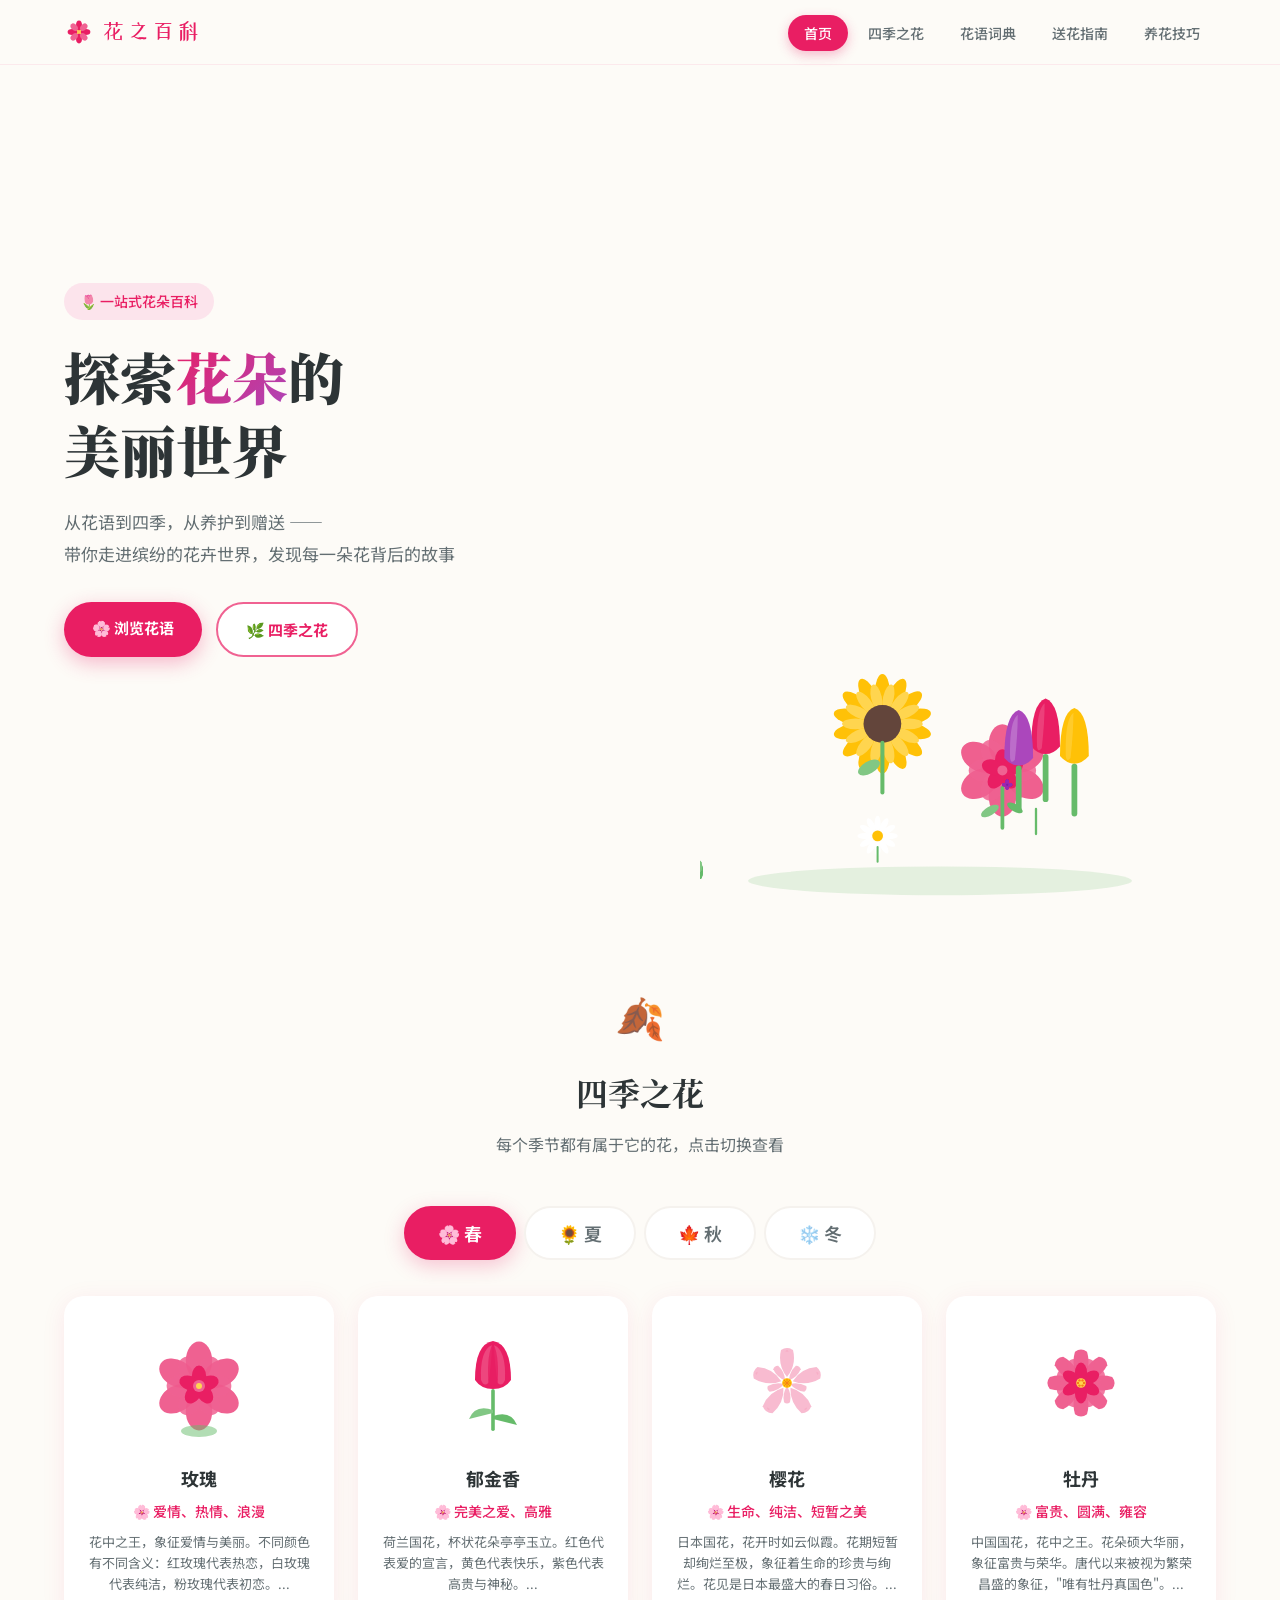
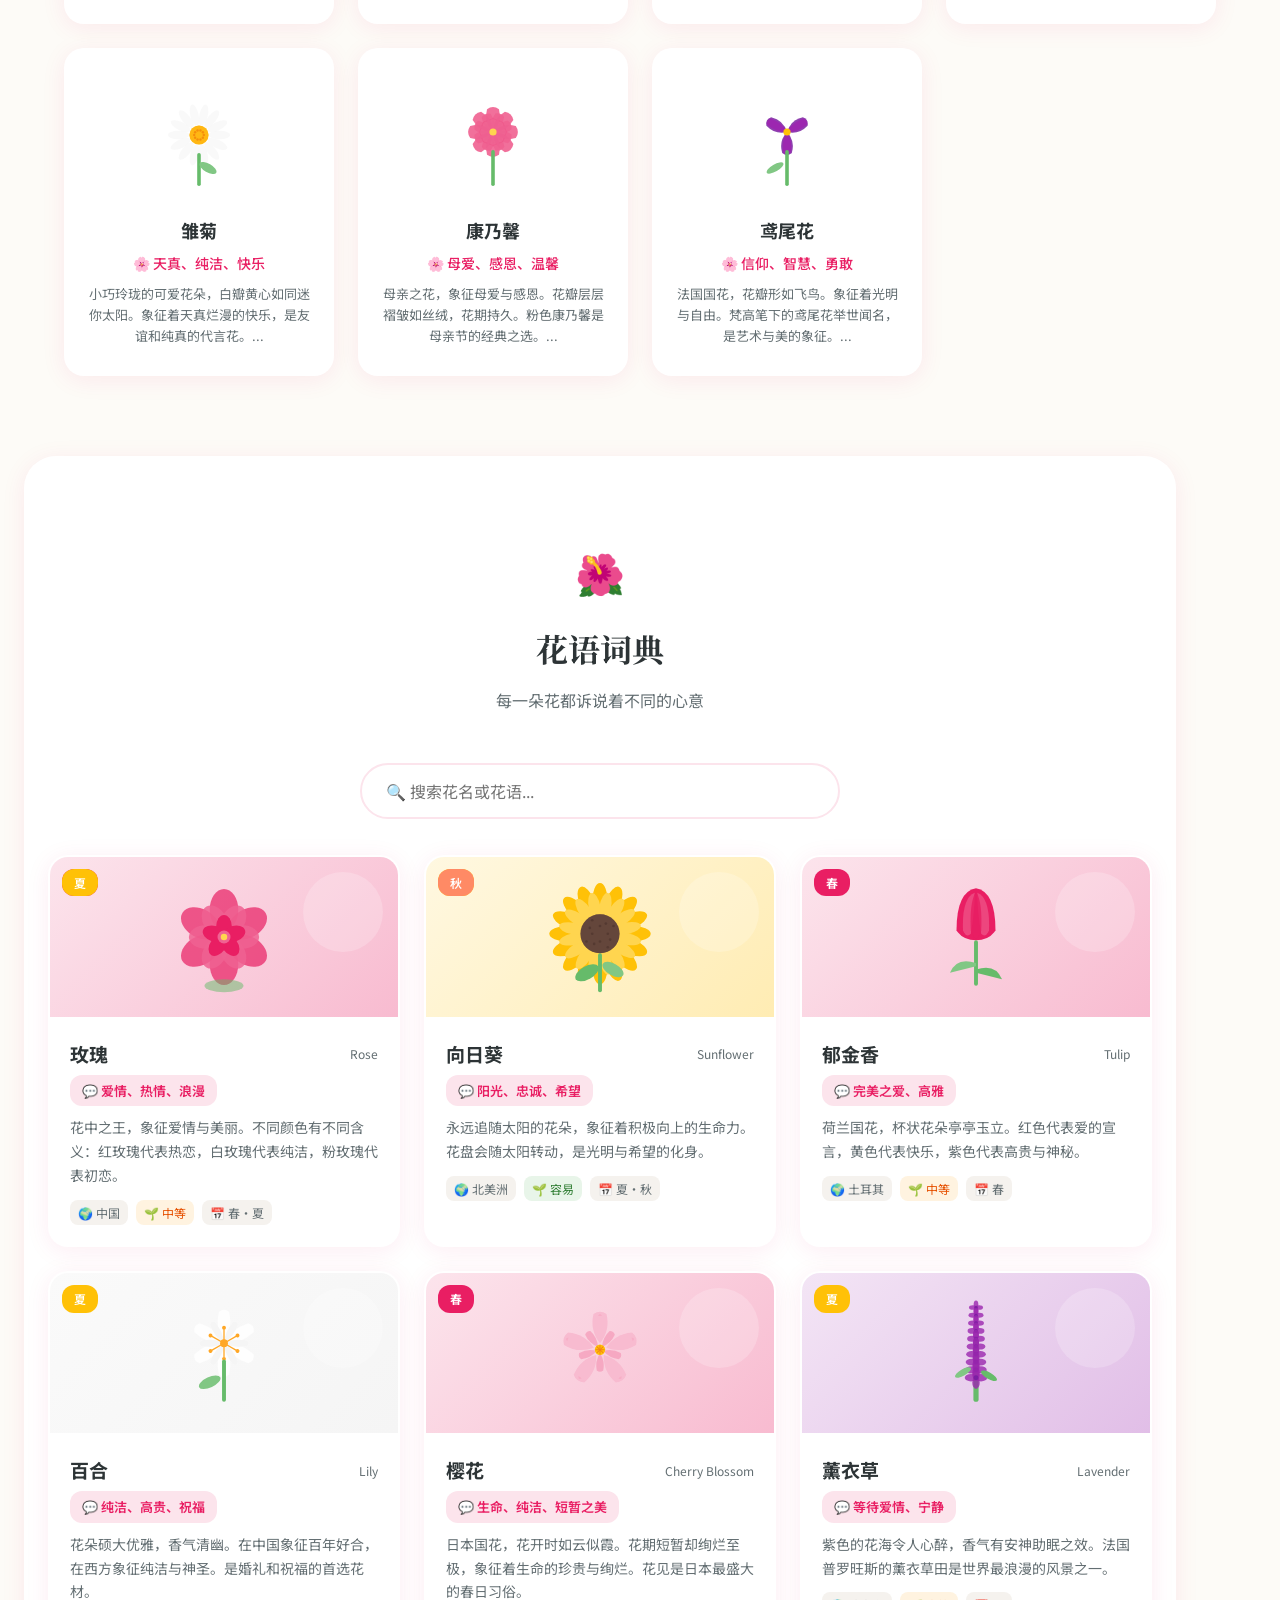
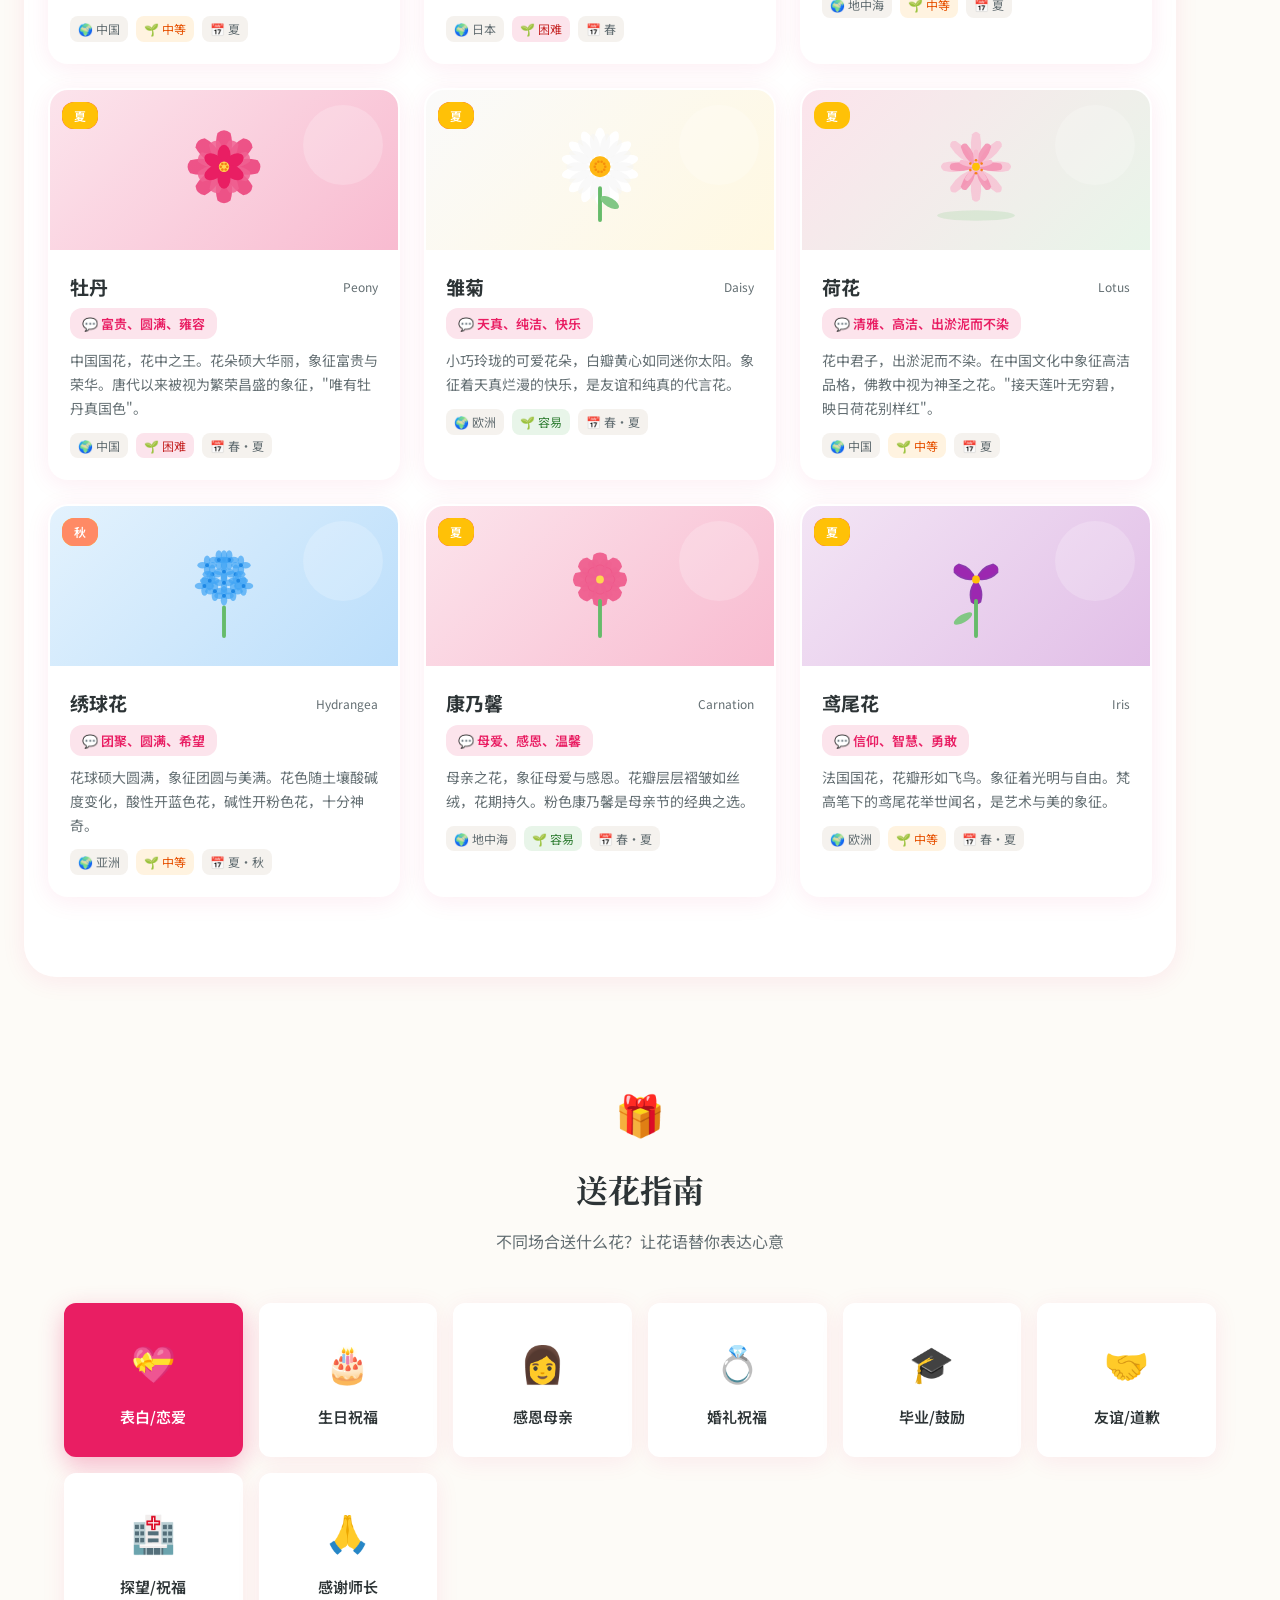
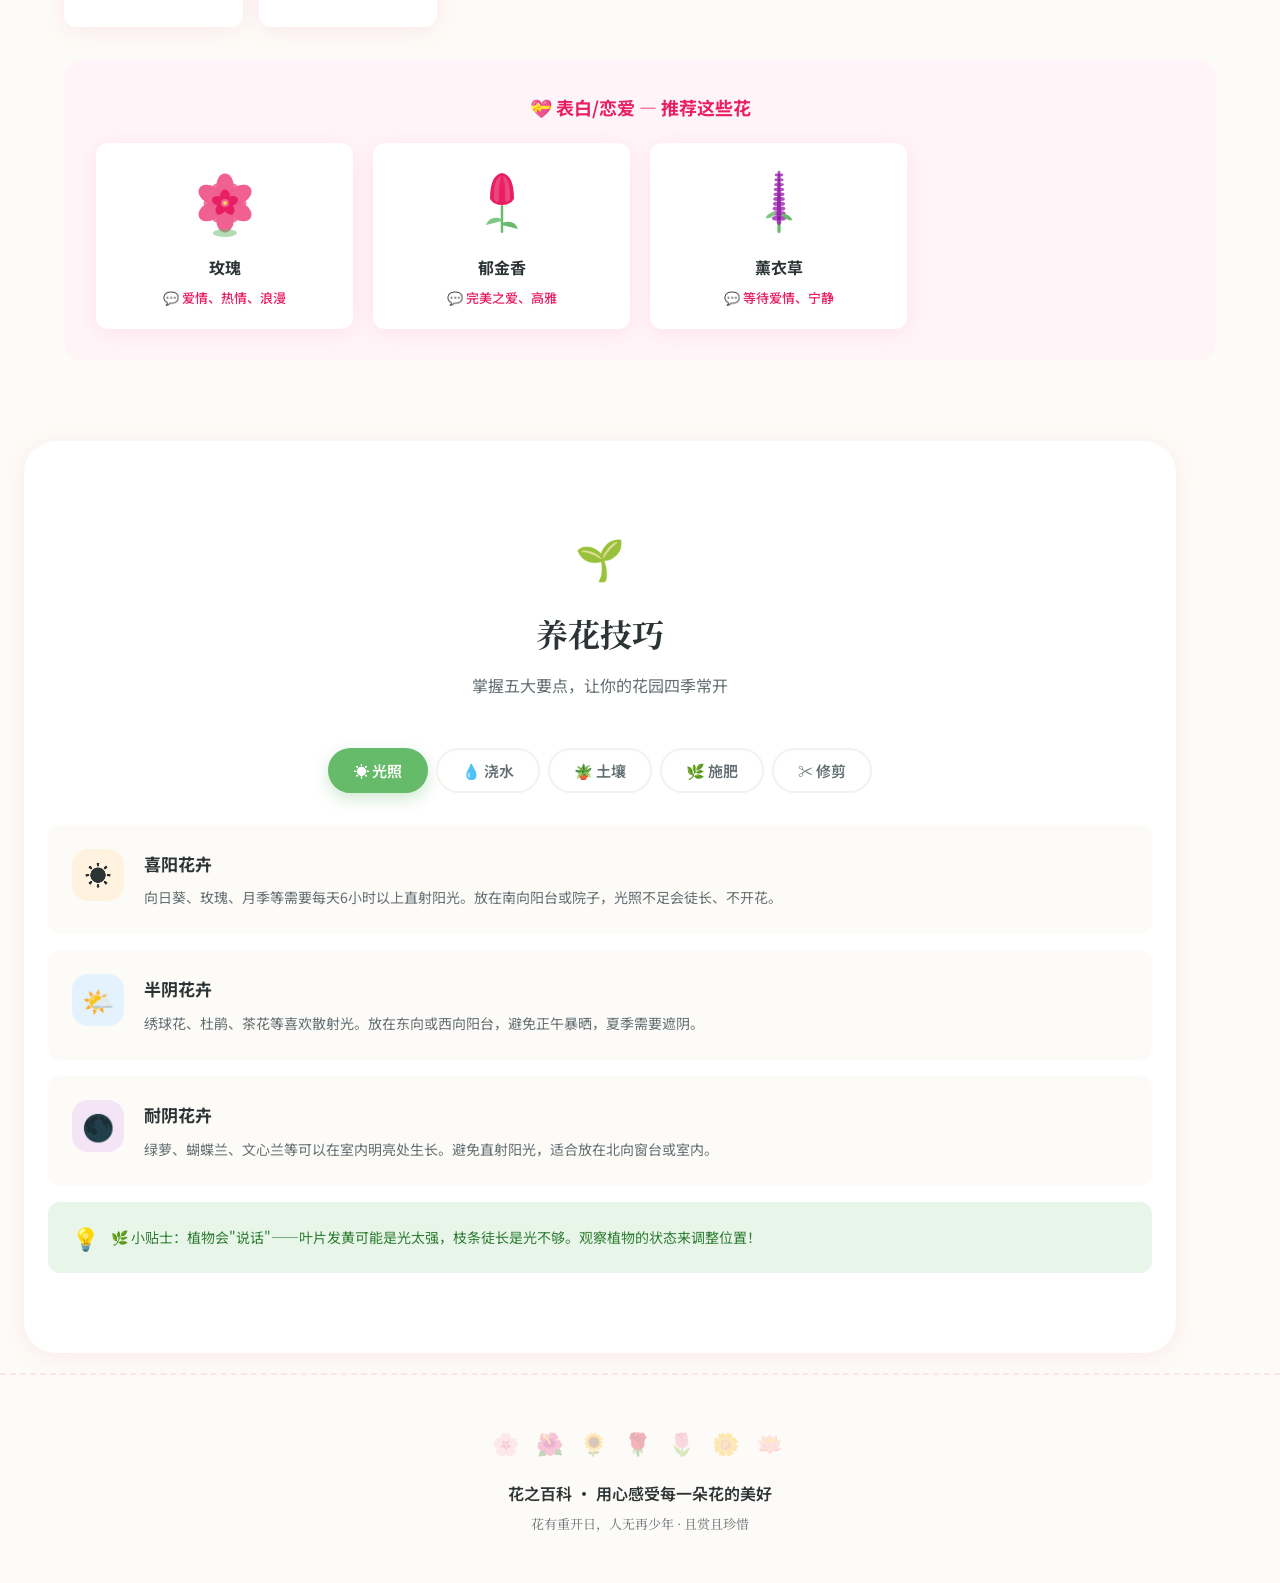
==== flower-guide/index.html @ abc064ad "Add files via upload" ====
<!DOCTYPE html>
<html lang="zh-CN">
<head>
  <meta charset="UTF-8">
  <meta name="viewport" content="width=device-width, initial-scale=1.0">
  <title>花之百科 · 探索花朵的美丽世界</title>
  <meta name="description" content="花语词典、四季之花、送花指南、养花技巧——一站式花朵百科，带你走进花的美丽世界">
  <link rel="preconnect" href="https://fonts.googleapis.com">
  <link rel="preconnect" href="https://fonts.gstatic.com" crossorigin>
  <link href="https://fonts.googleapis.com/css2?family=ZCOOL+XiaoWei&family=Noto+Serif+SC:wght@400;600;700;900&family=Noto+Sans+SC:wght@400;500;700&display=swap" rel="stylesheet">
  <link rel="stylesheet" href="css/style.css">
  <link rel="icon" href="data:image/svg+xml,<svg xmlns='http://www.w3.org/2000/svg' viewBox='0 0 100 100'><text y='.9em' font-size='90'>🌸</text></svg>">
</head>
<body>

<!-- 飘落花瓣背景 -->
<div class="petal-bg" id="petalBg"></div>

<!-- ========== 导航栏 ========== -->
<nav class="navbar" id="navbar">
  <div class="nav-container">
    <a href="#hero" class="logo">
      <svg width="30" height="30" viewBox="0 0 100 100">
        <circle cx="50" cy="50" r="12" fill="#FFC857"/>
        <ellipse cx="50" cy="28" rx="10" ry="16" fill="#E91E63"/>
        <ellipse cx="72" cy="50" rx="16" ry="10" fill="#E91E63"/>
        <ellipse cx="50" cy="72" rx="10" ry="16" fill="#E91E63"/>
        <ellipse cx="28" cy="50" rx="16" ry="10" fill="#E91E63"/>
        <ellipse cx="66" cy="34" rx="10" ry="14" fill="#F06292" transform="rotate(45 66 34)"/>
        <ellipse cx="66" cy="66" rx="10" ry="14" fill="#F06292" transform="rotate(-45 66 66)"/>
        <ellipse cx="34" cy="66" rx="10" ry="14" fill="#F06292" transform="rotate(45 34 66)"/>
        <ellipse cx="34" cy="34" rx="10" ry="14" fill="#F06292" transform="rotate(-45 34 34)"/>
      </svg>
      <span class="logo-text">花之百科</span>
    </a>
    <ul class="nav-links" id="navLinks">
      <li><a href="#hero" class="nav-link active" data-section="hero">首页</a></li>
      <li><a href="#seasonal" class="nav-link" data-section="seasonal">四季之花</a></li>
      <li><a href="#dictionary" class="nav-link" data-section="dictionary">花语词典</a></li>
      <li><a href="#gifting" class="nav-link" data-section="gifting">送花指南</a></li>
      <li><a href="#care" class="nav-link" data-section="care">养花技巧</a></li>
    </ul>
    <button class="menu-toggle" id="menuToggle" aria-label="菜单">
      <span></span><span></span><span></span>
    </button>
  </div>
</nav>

<!-- ========== Hero ========== -->
<section class="hero" id="hero">
  <div class="hero-garden" id="heroGarden"></div>
  <div class="hero-content">
    <div class="hero-badge">🌷 一站式花朵百科</div>
    <h1 class="hero-title">探索<span class="grad-text">花朵</span>的<br>美丽世界</h1>
    <p class="hero-subtitle">从花语到四季，从养护到赠送 ——<br>带你走进缤纷的花卉世界，发现每一朵花背后的故事</p>
    <div class="hero-buttons">
      <a href="#dictionary" class="btn btn-primary">🌸 浏览花语</a>
      <a href="#seasonal" class="btn btn-secondary">🌿 四季之花</a>
    </div>
  </div>
</section>

<!-- ========== 四季之花 ========== -->
<section class="section" id="seasonal">
  <div class="section-header">
    <span class="section-emoji">🍂</span>
    <h2 class="section-title">四季之花</h2>
    <p class="section-desc">每个季节都有属于它的花，点击切换查看</p>
  </div>
  <div class="season-tabs" id="seasonTabs">
    <button class="season-btn active" data-season="spring">🌸 春</button>
    <button class="season-btn" data-season="summer">🌻 夏</button>
    <button class="season-btn" data-season="autumn">🍁 秋</button>
    <button class="season-btn" data-season="winter">❄️ 冬</button>
  </div>
  <div class="season-content" id="seasonContent"></div>
</section>

<!-- ========== 花语词典 ========== -->
<section class="section section-alt" id="dictionary">
  <div class="section-header">
    <span class="section-emoji">🌺</span>
    <h2 class="section-title">花语词典</h2>
    <p class="section-desc">每一朵花都诉说着不同的心意</p>
  </div>
  <div class="dict-search">
    <input type="text" id="dictSearch" class="dict-input" placeholder="🔍 搜索花名或花语...">
  </div>
  <div class="flower-grid" id="flowerGrid"></div>
  <div class="empty-state" id="emptyState" style="display:none">
    <div class="empty-icon">🥀</div>
    <h3>没有找到相关花朵</h3>
    <p>试试其他关键词吧～</p>
  </div>
</section>

<!-- ========== 送花指南 ========== -->
<section class="section" id="gifting">
  <div class="section-header">
    <span class="section-emoji">🎁</span>
    <h2 class="section-title">送花指南</h2>
    <p class="section-desc">不同场合送什么花？让花语替你表达心意</p>
  </div>
  <div class="occasion-grid" id="occasionGrid"></div>
  <div class="gifting-result" id="giftingResult"></div>
</section>

<!-- ========== 养花技巧 ========== -->
<section class="section section-alt" id="care">
  <div class="section-header">
    <span class="section-emoji">🌱</span>
    <h2 class="section-title">养花技巧</h2>
    <p class="section-desc">掌握五大要点，让你的花园四季常开</p>
  </div>
  <div class="care-tabs" id="careTabs">
    <button class="care-tab active" data-care="light">☀️ 光照</button>
    <button class="care-tab" data-care="water">💧 浇水</button>
    <button class="care-tab" data-care="soil">🪴 土壤</button>
    <button class="care-tab" data-care="fertilize">🌿 施肥</button>
    <button class="care-tab" data-care="prune">✂️ 修剪</button>
  </div>
  <div class="care-content" id="careContent"></div>
</section>

<!-- ========== 返回顶部 ========== -->
<button class="back-to-top" id="backToTop" aria-label="返回顶部">
  <svg width="20" height="20" viewBox="0 0 24 24"><path d="M12 19V5M5 12l7-7 7 7" stroke="currentColor" stroke-width="2.5" fill="none" stroke-linecap="round" stroke-linejoin="round"/></svg>
</button>

<!-- ========== 页脚 ========== -->
<footer class="footer">
  <div class="footer-deco">🌸 🌺 🌻 🌹 🌷 🌼 🪷</div>
  <p class="footer-text">花之百科 · 用心感受每一朵花的美好</p>
  <p class="footer-sub">花有重开日，人无再少年 · 且赏且珍惜</p>
</footer>

<script src="js/data.js"></script>
<script src="js/app.js"></script>
</body>
</html>
---- flower-guide/css/style.css ----
/* ============================================
   花之百科 - 样式表
   ============================================ */

/* ---------- 变量 ---------- */
:root {
  --rose: #E91E63;
  --rose-light: #F06292;
  --rose-pale: #FCE4EC;
  --rose-bg: #FFF5F8;
  --sage: #66BB6A;
  --sage-light: #81C784;
  --sage-pale: #E8F5E9;
  --lavender: #AB47BC;
  --lavender-pale: #F3E5F5;
  --amber: #FFA726;
  --amber-pale: #FFF3E0;
  --sky: #42A5F5;
  --sky-pale: #E3F2FD;
  --cream: #FDFBF7;
  --white: #FFFFFF;
  --text: #2D3436;
  --text-light: #636E72;
  --gray: #F5F2EE;
  --shadow: 0 4px 24px rgba(233, 30, 99, 0.08);
  --shadow-md: 0 8px 30px rgba(0, 0, 0, 0.08);
  --shadow-hover: 0 16px 48px rgba(233, 30, 99, 0.15);
  --radius: 20px;
  --radius-sm: 12px;
  --transition: 0.35s cubic-bezier(0.4, 0, 0.2, 1);
}

/* ---------- 重置 ---------- */
* { margin: 0; padding: 0; box-sizing: border-box; }
*::selection { background: var(--rose); color: #fff; }
html { scroll-behavior: smooth; scroll-padding-top: 80px; }

body {
  font-family: 'Noto Sans SC', -apple-system, BlinkMacSystemFont, sans-serif;
  background: var(--cream);
  color: var(--text);
  line-height: 1.8;
  overflow-x: hidden;
}

a { text-decoration: none; color: inherit; }
ul { list-style: none; }
button { font-family: inherit; cursor: pointer; border: none; }
input, select { font-family: inherit; }

/* ---------- 飘落花瓣背景 ---------- */
.petal-bg {
  position: fixed; inset: 0;
  pointer-events: none; z-index: 0;
  overflow: hidden;
}
.petal-bg .petal {
  position: absolute; top: -20px;
  font-size: 18px; opacity: 0;
  animation: petalFall linear infinite;
}
@keyframes petalFall {
  0%   { transform: translateY(-20px) translateX(0) rotate(0deg); opacity: 0; }
  10%  { opacity: 0.4; }
  90%  { opacity: 0.4; }
  100% { transform: translateY(105vh) translateX(80px) rotate(360deg); opacity: 0; }
}

/* ---------- 导航栏 ---------- */
.navbar {
  position: fixed; top: 0; left: 0; right: 0; z-index: 1000;
  background: rgba(253, 251, 247, 0.85);
  backdrop-filter: blur(16px);
  -webkit-backdrop-filter: blur(16px);
  border-bottom: 1px solid rgba(233, 30, 99, 0.08);
  transition: all var(--transition);
}
.navbar.scrolled { box-shadow: 0 2px 20px rgba(0, 0, 0, 0.04); }
.nav-container {
  max-width: 1200px; margin: 0 auto;
  padding: 0 24px; height: 64px;
  display: flex; align-items: center; justify-content: space-between;
}
.logo { display: flex; align-items: center; gap: 8px; transition: transform var(--transition); }
.logo:hover { transform: scale(1.05) rotate(5deg); }
.logo-text {
  font-family: 'ZCOOL XiaoWei', serif;
  font-size: 22px; color: var(--rose); letter-spacing: 2px;
}
.nav-links { display: flex; gap: 4px; }
.nav-link {
  padding: 8px 16px; border-radius: 20px;
  font-size: 14px; font-weight: 500; color: var(--text-light);
  transition: all var(--transition);
}
.nav-link:hover { color: var(--rose); background: var(--rose-pale); }
.nav-link.active { color: #fff; background: var(--rose); box-shadow: 0 4px 12px rgba(233,30,99,0.3); }
.menu-toggle { display: none; flex-direction: column; gap: 5px; background: none; padding: 8px; }
.menu-toggle span { width: 24px; height: 3px; background: var(--rose); border-radius: 2px; transition: var(--transition); }
.menu-toggle.active span:nth-child(1) { transform: rotate(45deg) translate(6px, 6px); }
.menu-toggle.active span:nth-child(2) { opacity: 0; }
.menu-toggle.active span:nth-child(3) { transform: rotate(-45deg) translate(6px, -6px); }

/* ---------- Hero ---------- */
.hero {
  min-height: 100vh; display: flex; align-items: center;
  padding: 100px 24px 60px;
  max-width: 1200px; margin: 0 auto;
  position: relative; z-index: 1;
}
.hero-garden {
  position: absolute; right: 0; bottom: 0;
  width: 50%; height: 80%;
  display: flex; align-items: flex-end; justify-content: center;
  pointer-events: none;
}
.hero-garden svg { width: 100%; max-width: 480px; }
.hero-content { position: relative; z-index: 2; max-width: 560px; }
.hero-badge {
  display: inline-block;
  padding: 6px 16px; border-radius: 20px;
  background: var(--rose-pale); color: var(--rose);
  font-size: 14px; font-weight: 500; margin-bottom: 20px;
}
.hero-title {
  font-family: 'Noto Serif SC', serif;
  font-size: 56px; font-weight: 900; line-height: 1.3;
  color: var(--text); margin-bottom: 20px;
}
.grad-text {
  background: linear-gradient(135deg, var(--rose), var(--lavender));
  -webkit-background-clip: text; background-clip: text;
  -webkit-text-fill-color: transparent;
}
.hero-subtitle {
  font-size: 17px; color: var(--text-light);
  line-height: 1.9; margin-bottom: 32px;
}
.hero-buttons { display: flex; gap: 14px; flex-wrap: wrap; }
.btn {
  padding: 12px 28px; border-radius: 28px;
  font-size: 15px; font-weight: 700;
  transition: all var(--transition); display: inline-block;
}
.btn-primary {
  background: var(--rose); color: #fff;
  box-shadow: 0 6px 20px rgba(233,30,99,0.3);
}
.btn-primary:hover { background: #C2185B; transform: translateY(-3px); box-shadow: 0 10px 28px rgba(233,30,99,0.35); }
.btn-secondary {
  background: var(--white); color: var(--rose);
  border: 2px solid var(--rose-light);
}
.btn-secondary:hover { background: var(--rose-pale); transform: translateY(-3px); }

/* ---------- 通用 Section ---------- */
.section {
  padding: 80px 24px;
  max-width: 1200px; margin: 0 auto;
  position: relative; z-index: 1;
}
.section-alt {
  background: var(--white);
  border-radius: 32px;
  box-shadow: var(--shadow);
  margin: 0 24px 20px;
  max-width: calc(1200px - 48px);
}
.section-header { text-align: center; margin-bottom: 48px; }
.section-emoji { font-size: 40px; display: block; margin-bottom: 12px; }
.section-title {
  font-family: 'Noto Serif SC', serif;
  font-size: 32px; font-weight: 700; color: var(--text); margin-bottom: 8px;
}
.section-desc { font-size: 16px; color: var(--text-light); }

/* ---------- 四季之花 ---------- */
.season-tabs {
  display: flex; justify-content: center; gap: 8px;
  margin-bottom: 36px; flex-wrap: wrap;
}
.season-btn {
  padding: 12px 32px; border-radius: 28px;
  background: var(--white); color: var(--text-light);
  font-size: 18px; font-weight: 600;
  border: 2px solid var(--gray);
  transition: all var(--transition);
}
.season-btn:hover { border-color: var(--rose-light); color: var(--rose); transform: translateY(-2px); }
.season-btn.active {
  background: var(--rose); color: #fff; border-color: var(--rose);
  box-shadow: 0 6px 20px rgba(233,30,99,0.25);
}
.season-content {
  display: grid; grid-template-columns: repeat(auto-fill, minmax(260px, 1fr));
  gap: 24px;
  animation: fadeUp 0.4s ease;
}
@keyframes fadeUp { from { opacity: 0; transform: translateY(16px); } to { opacity: 1; transform: translateY(0); } }
.season-card {
  background: var(--white); border-radius: var(--radius);
  overflow: hidden; box-shadow: var(--shadow);
  transition: all var(--transition);
  border: 2px solid transparent; text-align: center;
  padding: 28px 20px;
}
.season-card:hover { transform: translateY(-6px); box-shadow: var(--shadow-hover); border-color: var(--rose-pale); }
.season-card .flower-svg { width: 120px; height: 120px; margin: 0 auto 16px; transition: transform var(--transition); }
.season-card:hover .flower-svg { transform: scale(1.1) rotate(8deg); }
.season-card h4 { font-size: 18px; color: var(--text); margin-bottom: 4px; }
.season-card .flower-lang { font-size: 14px; color: var(--rose); font-weight: 500; margin-bottom: 8px; }
.season-card p { font-size: 13px; color: var(--text-light); line-height: 1.6; }

/* ---------- 花语词典 ---------- */
.dict-search { max-width: 480px; margin: 0 auto 36px; }
.dict-input {
  width: 100%; padding: 14px 24px;
  border-radius: 28px; border: 2px solid var(--rose-pale);
  font-size: 16px; color: var(--text);
  background: var(--white); transition: all var(--transition);
}
.dict-input:focus { outline: none; border-color: var(--rose-light); box-shadow: 0 4px 20px rgba(233,30,99,0.1); }
.flower-grid {
  display: grid;
  grid-template-columns: repeat(auto-fill, minmax(280px, 1fr));
  gap: 24px;
}
.flower-card {
  background: var(--white); border-radius: var(--radius);
  overflow: hidden; box-shadow: var(--shadow);
  transition: all var(--transition);
  border: 2px solid transparent;
}
.flower-card:hover {
  transform: translateY(-6px);
  box-shadow: var(--shadow-hover);
  border-color: var(--rose-pale);
}
.flower-cover {
  height: 160px; display: flex; align-items: center; justify-content: center;
  position: relative; overflow: hidden;
}
.flower-cover .flower-svg {
  width: 130px; height: 130px;
  transition: transform var(--transition); z-index: 1;
}
.flower-card:hover .flower-cover .flower-svg { transform: scale(1.15) rotate(8deg); }
.flower-cover::after {
  content: ''; position: absolute;
  width: 80px; height: 80px;
  background: rgba(255,255,255,0.2); border-radius: 50%;
  top: 15px; right: 15px;
}
.season-badge {
  position: absolute; top: 12px; left: 12px;
  padding: 3px 12px; border-radius: 12px;
  font-size: 12px; font-weight: 600; color: #fff;
  z-index: 2;
}
.flower-body { padding: 20px; }
.flower-name {
  font-size: 19px; font-weight: 700; color: var(--text);
  margin-bottom: 4px;
  display: flex; align-items: center; justify-content: space-between;
}
.flower-en { font-size: 12px; color: var(--text-light); font-weight: 400; }
.flower-meaning {
  display: inline-block;
  padding: 4px 12px; border-radius: 12px;
  background: var(--rose-pale); color: var(--rose);
  font-size: 13px; font-weight: 600; margin-bottom: 10px;
}
.flower-desc {
  font-size: 14px; color: var(--text-light); line-height: 1.7; margin-bottom: 12px;
}
.flower-meta {
  display: flex; gap: 8px; flex-wrap: wrap;
  font-size: 12px; color: var(--text-light);
}
.flower-meta span {
  display: flex; align-items: center; gap: 3px;
  padding: 2px 8px; border-radius: 8px; background: var(--gray);
}
.diff-easy { background: var(--sage-pale) !important; color: #2E7D32 !important; }
.diff-medium { background: var(--amber-pale) !important; color: #E65100 !important; }
.diff-hard { background: var(--rose-pale) !important; color: #C62828 !important; }

/* ---------- 送花指南 ---------- */
.occasion-grid {
  display: grid; grid-template-columns: repeat(auto-fill, minmax(160px, 1fr));
  gap: 16px; margin-bottom: 32px;
}
.occasion-card {
  background: var(--white); border-radius: var(--radius-sm);
  padding: 24px 16px; text-align: center;
  box-shadow: var(--shadow); border: 2px solid transparent;
  transition: all var(--transition); cursor: pointer;
}
.occasion-card:hover { transform: translateY(-4px); border-color: var(--rose-light); }
.occasion-card.active {
  background: var(--rose); color: #fff;
  border-color: var(--rose); box-shadow: 0 8px 24px rgba(233,30,99,0.3);
}
.occasion-card .occ-icon { font-size: 36px; display: block; margin-bottom: 8px; }
.occasion-card .occ-name { font-size: 15px; font-weight: 600; }
.gifting-result {
  background: var(--rose-bg); border-radius: var(--radius);
  padding: 32px; min-height: 120px;
}
.gifting-result .result-title {
  font-size: 18px; color: var(--rose); font-weight: 700; margin-bottom: 20px;
  text-align: center;
}
.gifting-grid {
  display: grid; grid-template-columns: repeat(auto-fill, minmax(220px, 1fr));
  gap: 20px;
}
.gifting-flower {
  background: var(--white); border-radius: var(--radius-sm);
  padding: 20px; text-align: center;
  box-shadow: var(--shadow); transition: transform var(--transition);
}
.gifting-flower:hover { transform: translateY(-4px); }
.gifting-flower .flower-svg { width: 80px; height: 80px; margin: 0 auto 10px; }
.gifting-flower h5 { font-size: 16px; color: var(--text); margin-bottom: 4px; }
.gifting-flower .gf-lang { font-size: 13px; color: var(--rose); font-weight: 500; }

/* ---------- 养花技巧 ---------- */
.care-tabs {
  display: flex; justify-content: center; gap: 8px;
  margin-bottom: 32px; flex-wrap: wrap;
}
.care-tab {
  padding: 10px 24px; border-radius: 24px;
  background: var(--white); color: var(--text-light);
  font-size: 15px; font-weight: 600;
  border: 2px solid var(--gray);
  transition: all var(--transition);
}
.care-tab:hover { border-color: var(--sage-light); color: var(--sage); }
.care-tab.active {
  background: var(--sage); color: #fff; border-color: var(--sage);
  box-shadow: 0 6px 16px rgba(102,187,106,0.3);
}
.care-content { animation: fadeUp 0.4s ease; }
.care-panel {
  display: flex; gap: 20px; align-items: flex-start;
  background: var(--cream); border-radius: var(--radius-sm);
  padding: 24px; margin-bottom: 16px;
  transition: transform var(--transition);
}
.care-panel:hover { transform: translateX(6px); }
.care-icon {
  flex-shrink: 0; width: 52px; height: 52px;
  border-radius: 16px; display: flex; align-items: center; justify-content: center;
  font-size: 26px;
}
.care-panel-content h4 { font-size: 17px; color: var(--text); margin-bottom: 6px; }
.care-panel-content p { font-size: 14px; color: var(--text-light); line-height: 1.8; }
.care-tip {
  background: var(--sage-pale); border-radius: var(--radius-sm);
  padding: 16px 24px; margin-top: 8px;
  display: flex; gap: 12px; align-items: center;
}
.care-tip .tip-emoji { font-size: 22px; }
.care-tip p { font-size: 14px; color: #2E7D32; }

/* ---------- 空状态 ---------- */
.empty-state { text-align: center; padding: 60px 20px; }
.empty-icon { font-size: 56px; margin-bottom: 12px; opacity: 0.4; }
.empty-state h3 { font-size: 20px; color: var(--text); margin-bottom: 6px; }
.empty-state p { font-size: 14px; color: var(--text-light); }

/* ---------- 返回顶部 ---------- */
.back-to-top {
  position: fixed; bottom: 28px; right: 28px;
  width: 50px; height: 50px; border-radius: 50%;
  background: var(--rose); color: #fff;
  box-shadow: 0 6px 20px rgba(233,30,99,0.35);
  display: flex; align-items: center; justify-content: center;
  opacity: 0; visibility: hidden; transform: translateY(20px);
  transition: all var(--transition); z-index: 500;
}
.back-to-top.show { opacity: 1; visibility: visible; transform: translateY(0); }
.back-to-top:hover { background: #C2185B; transform: translateY(-4px) scale(1.1); }

/* ---------- 页脚 ---------- */
.footer {
  text-align: center; padding: 48px 24px;
  border-top: 2px dashed var(--rose-pale);
  position: relative; z-index: 1;
}
.footer-deco { font-size: 22px; letter-spacing: 6px; margin-bottom: 16px; opacity: 0.3; }
.footer-text { font-size: 16px; color: var(--text); font-weight: 600; margin-bottom: 4px; }
.footer-sub { font-size: 13px; color: var(--text-light); font-family: 'Noto Serif SC', serif; }

/* ---------- 响应式 ---------- */
@media (max-width: 968px) {
  .hero { flex-direction: column; text-align: center; padding-top: 120px; }
  .hero-garden { position: relative; width: 100%; height: 300px; margin-top: 20px; }
  .hero-garden svg { max-width: 340px; }
  .hero-content { max-width: 100%; }
  .hero-buttons { justify-content: center; }
  .hero-title { font-size: 40px; }
}
@media (max-width: 768px) {
  .nav-links {
    position: fixed; top: 64px; left: 0; right: 0;
    background: var(--cream); flex-direction: column;
    padding: 16px 24px; gap: 4px;
    border-bottom: 1px solid var(--rose-pale);
    transform: translateY(-200%); transition: transform var(--transition);
  }
  .nav-links.open { transform: translateY(0); }
  .menu-toggle { display: flex; }
  .hero-title { font-size: 34px; }
  .section-title { font-size: 26px; }
  .section { padding: 60px 16px; }
  .section-alt { margin: 0 16px 20px; padding: 60px 20px; }
  .back-to-top { bottom: 16px; right: 16px; }
}
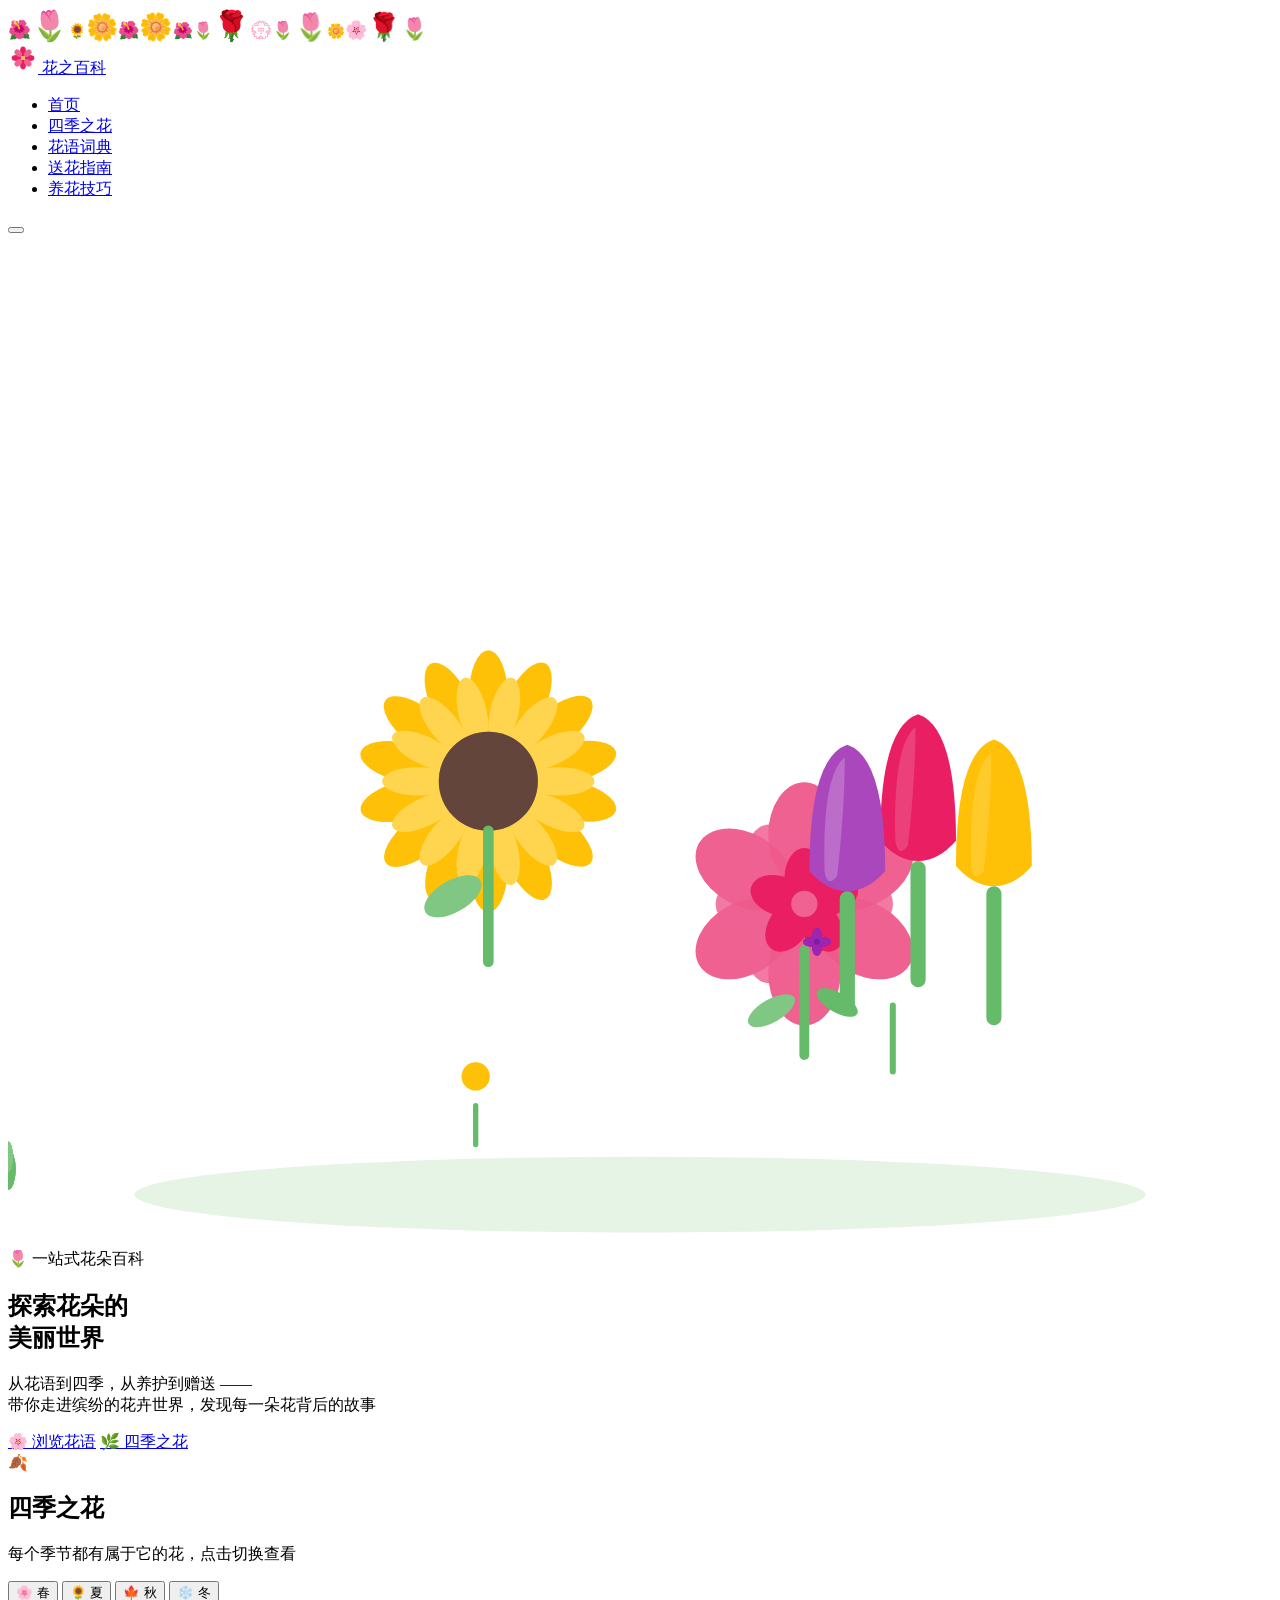
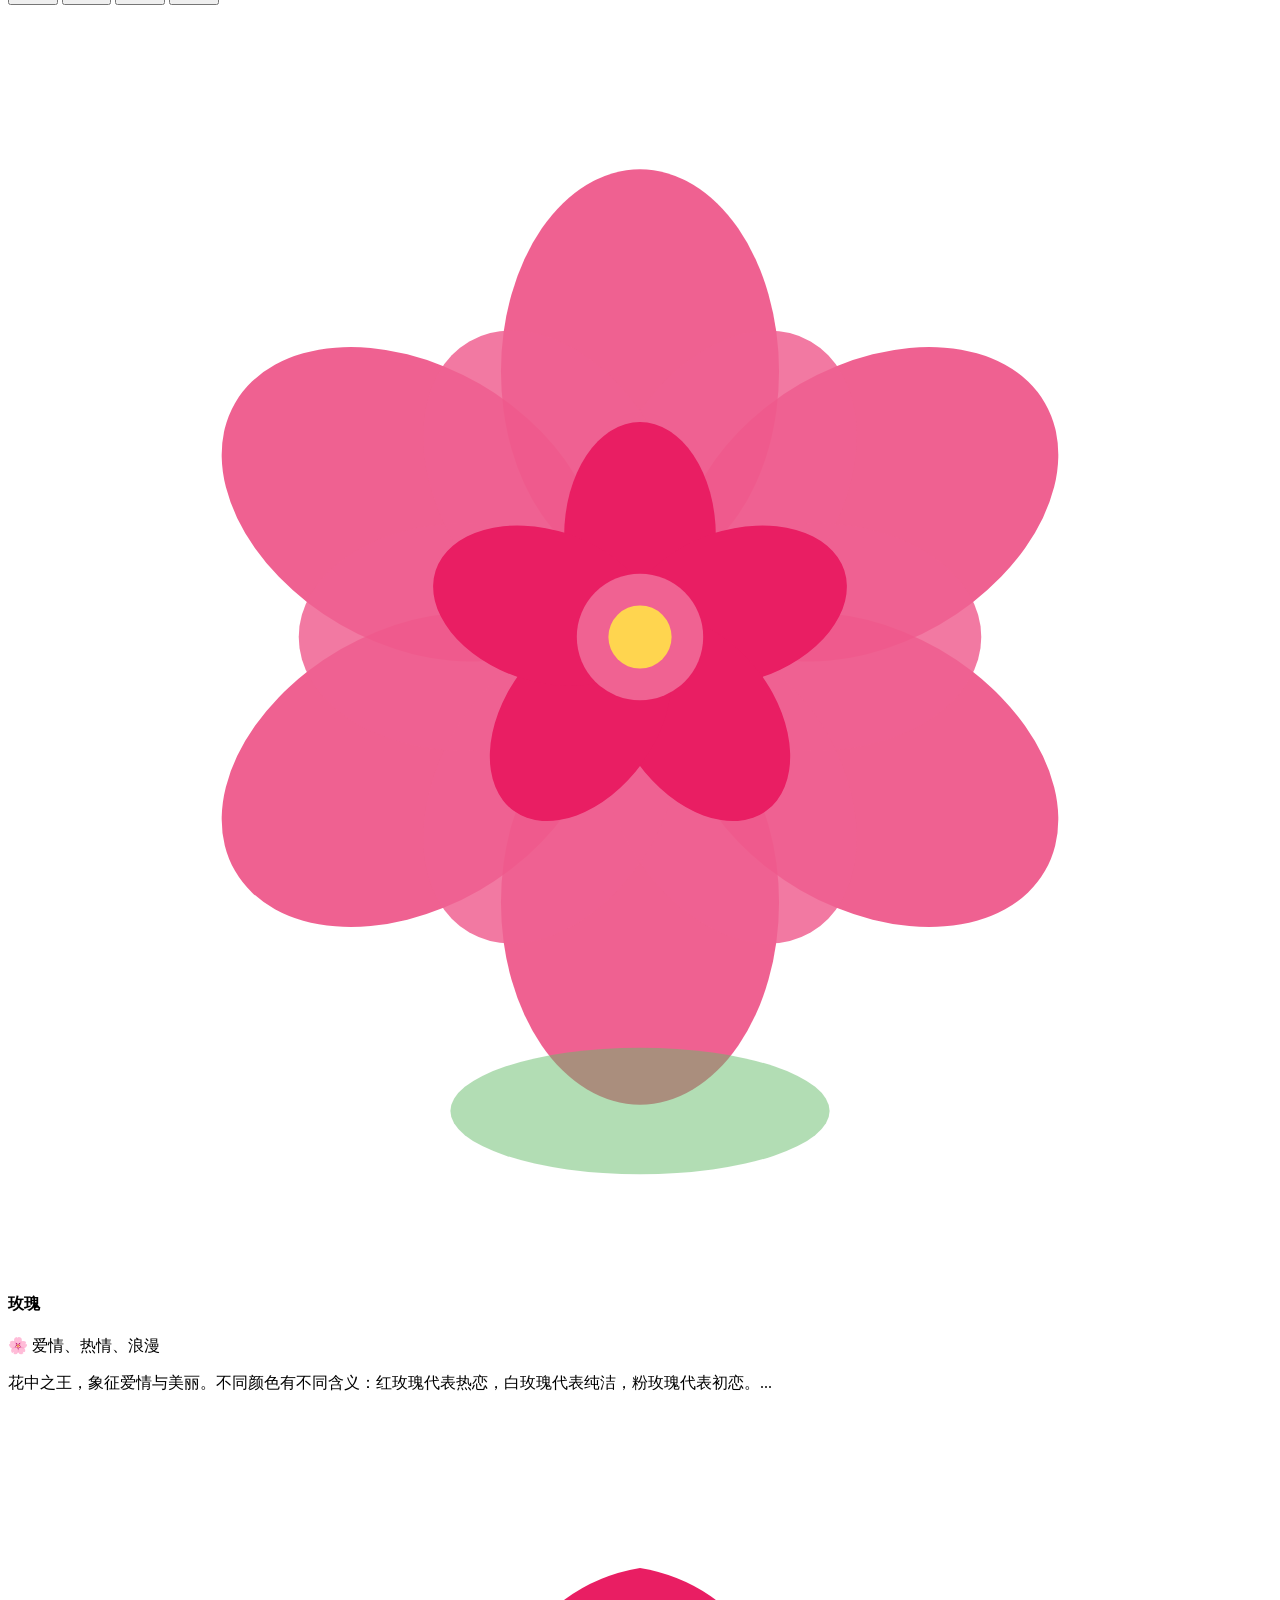
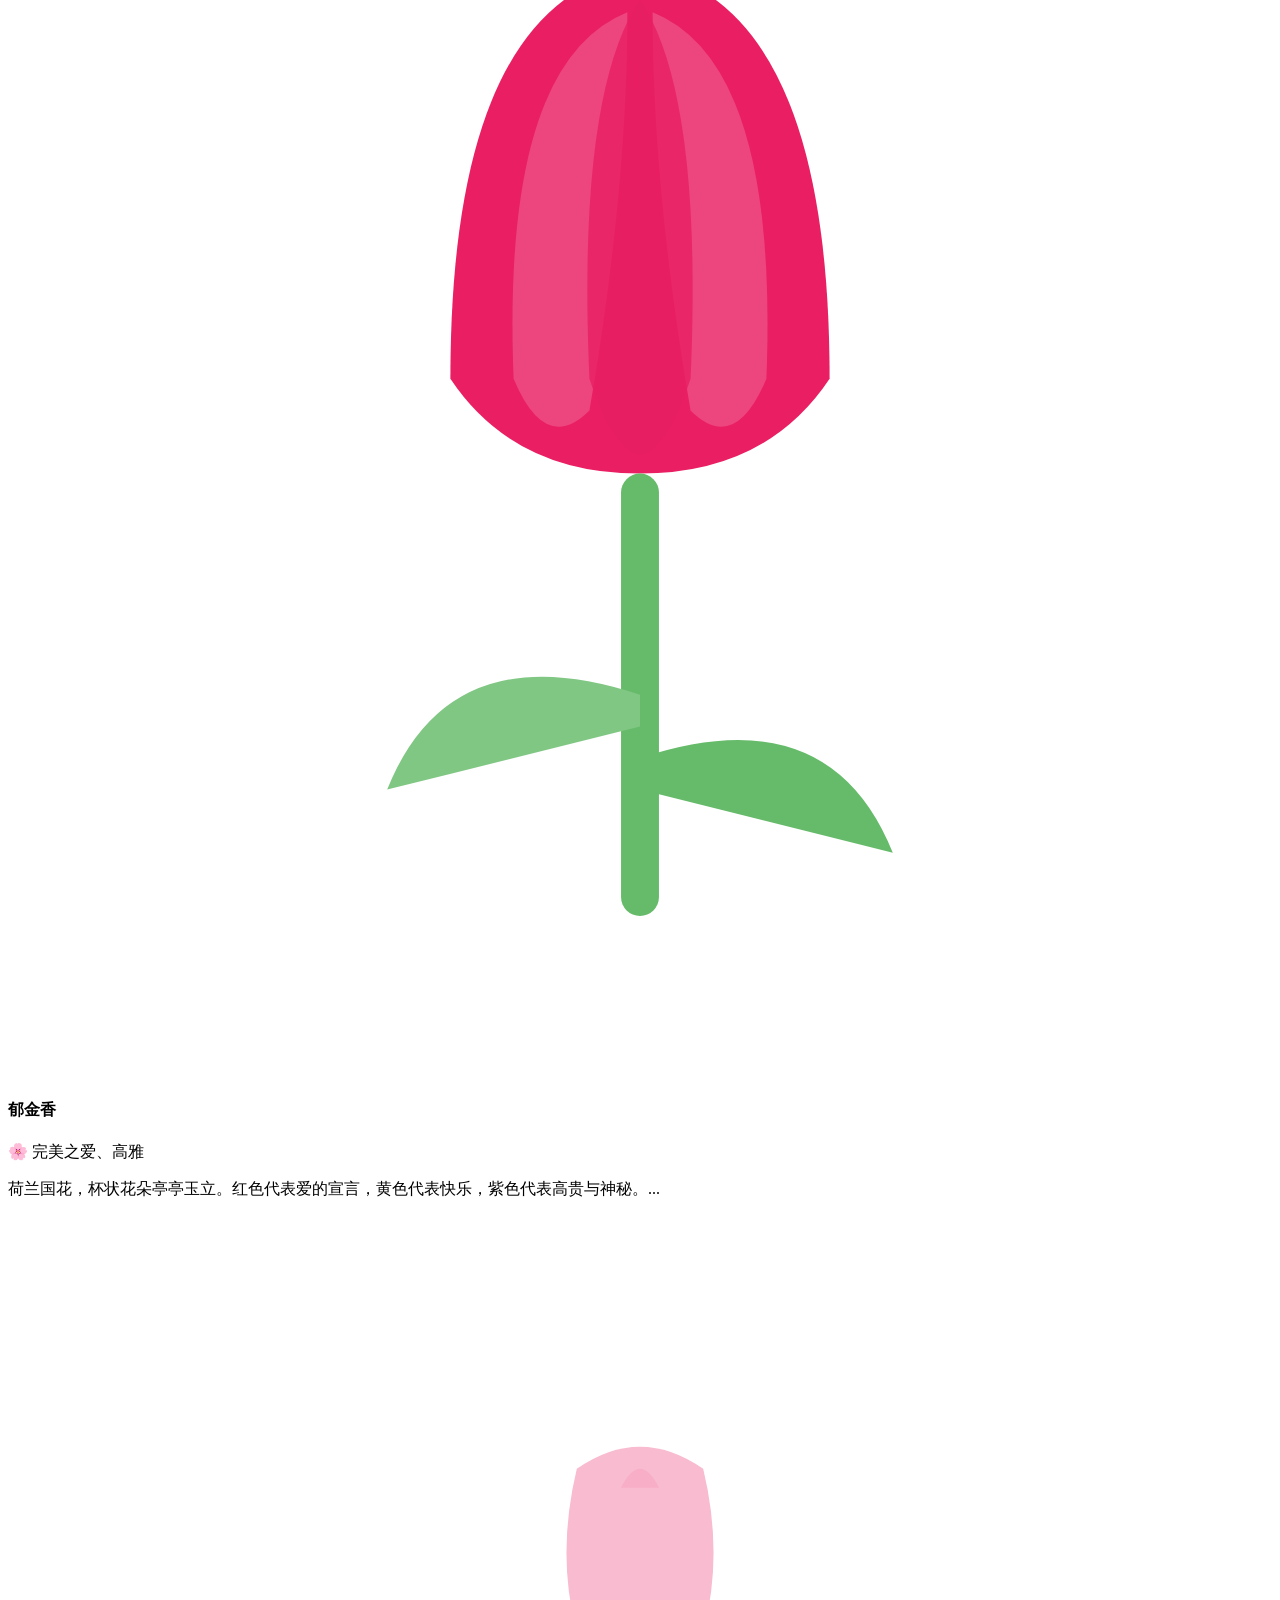
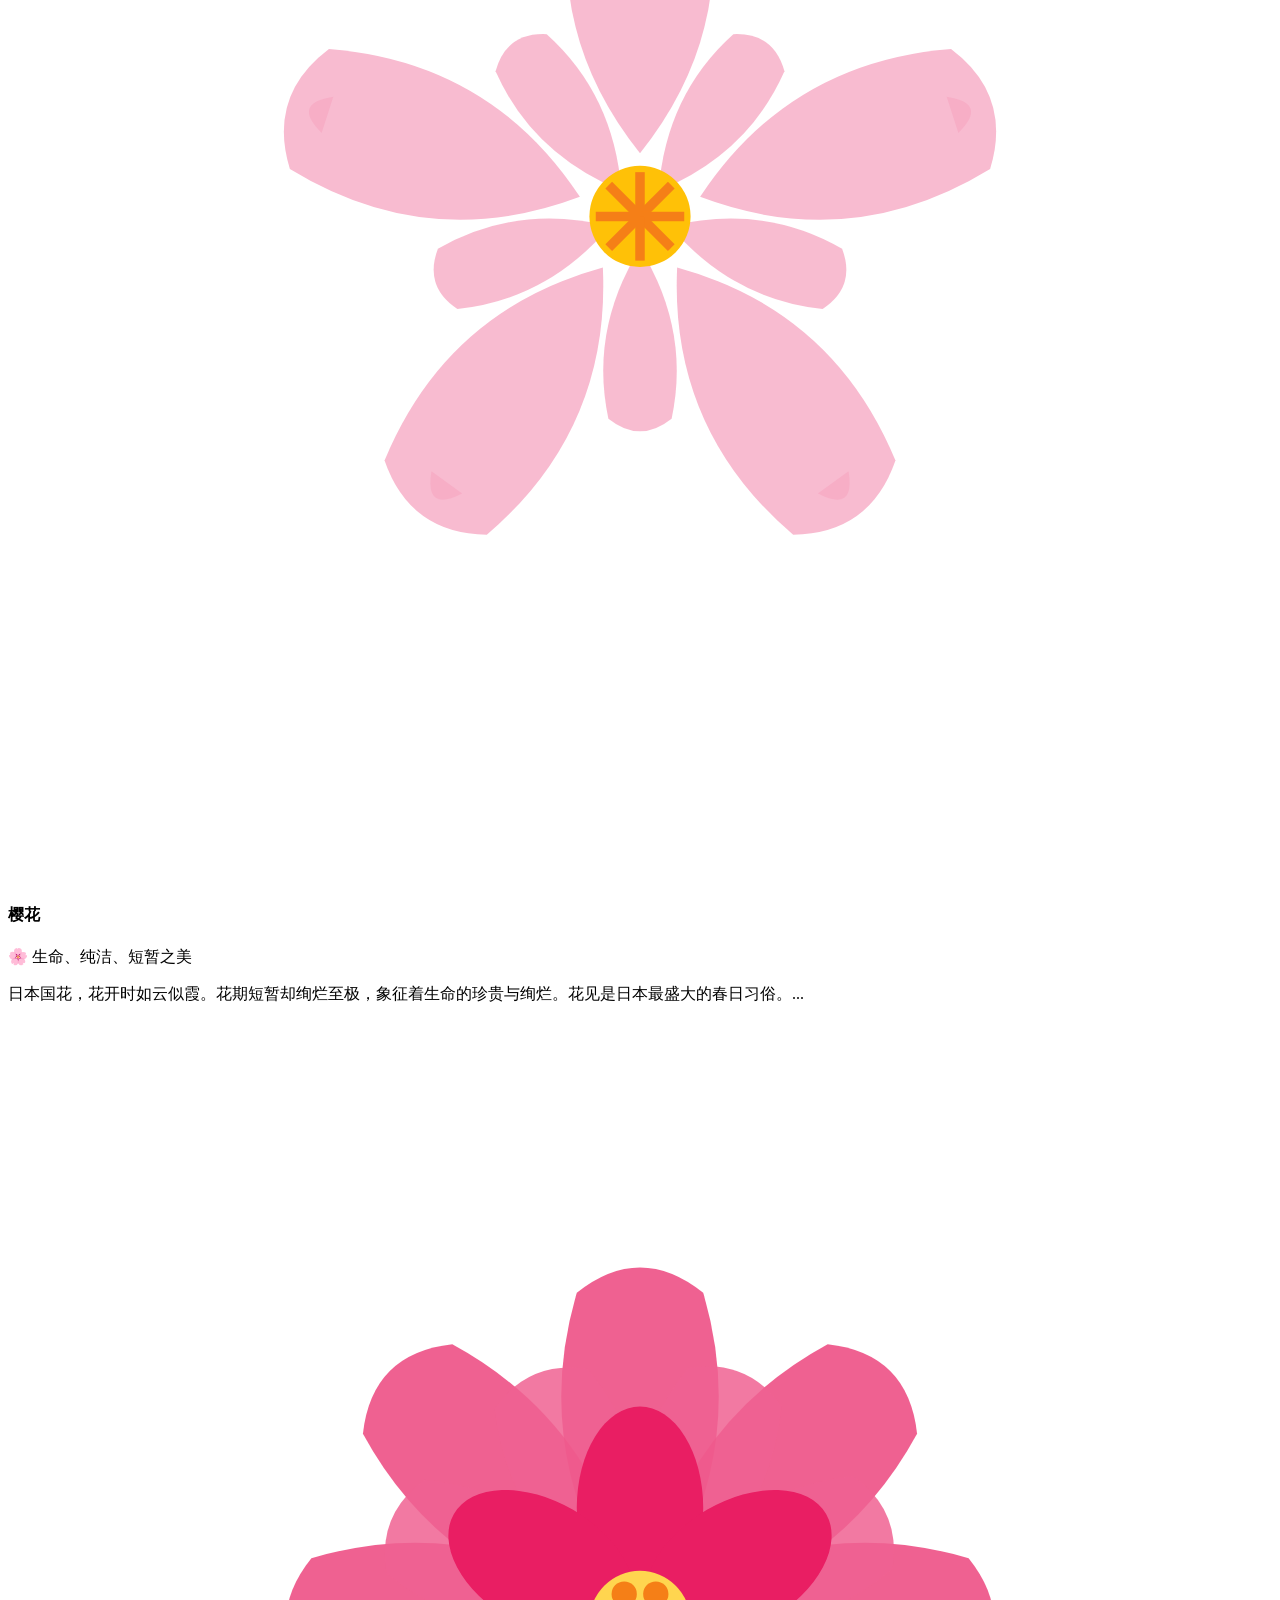
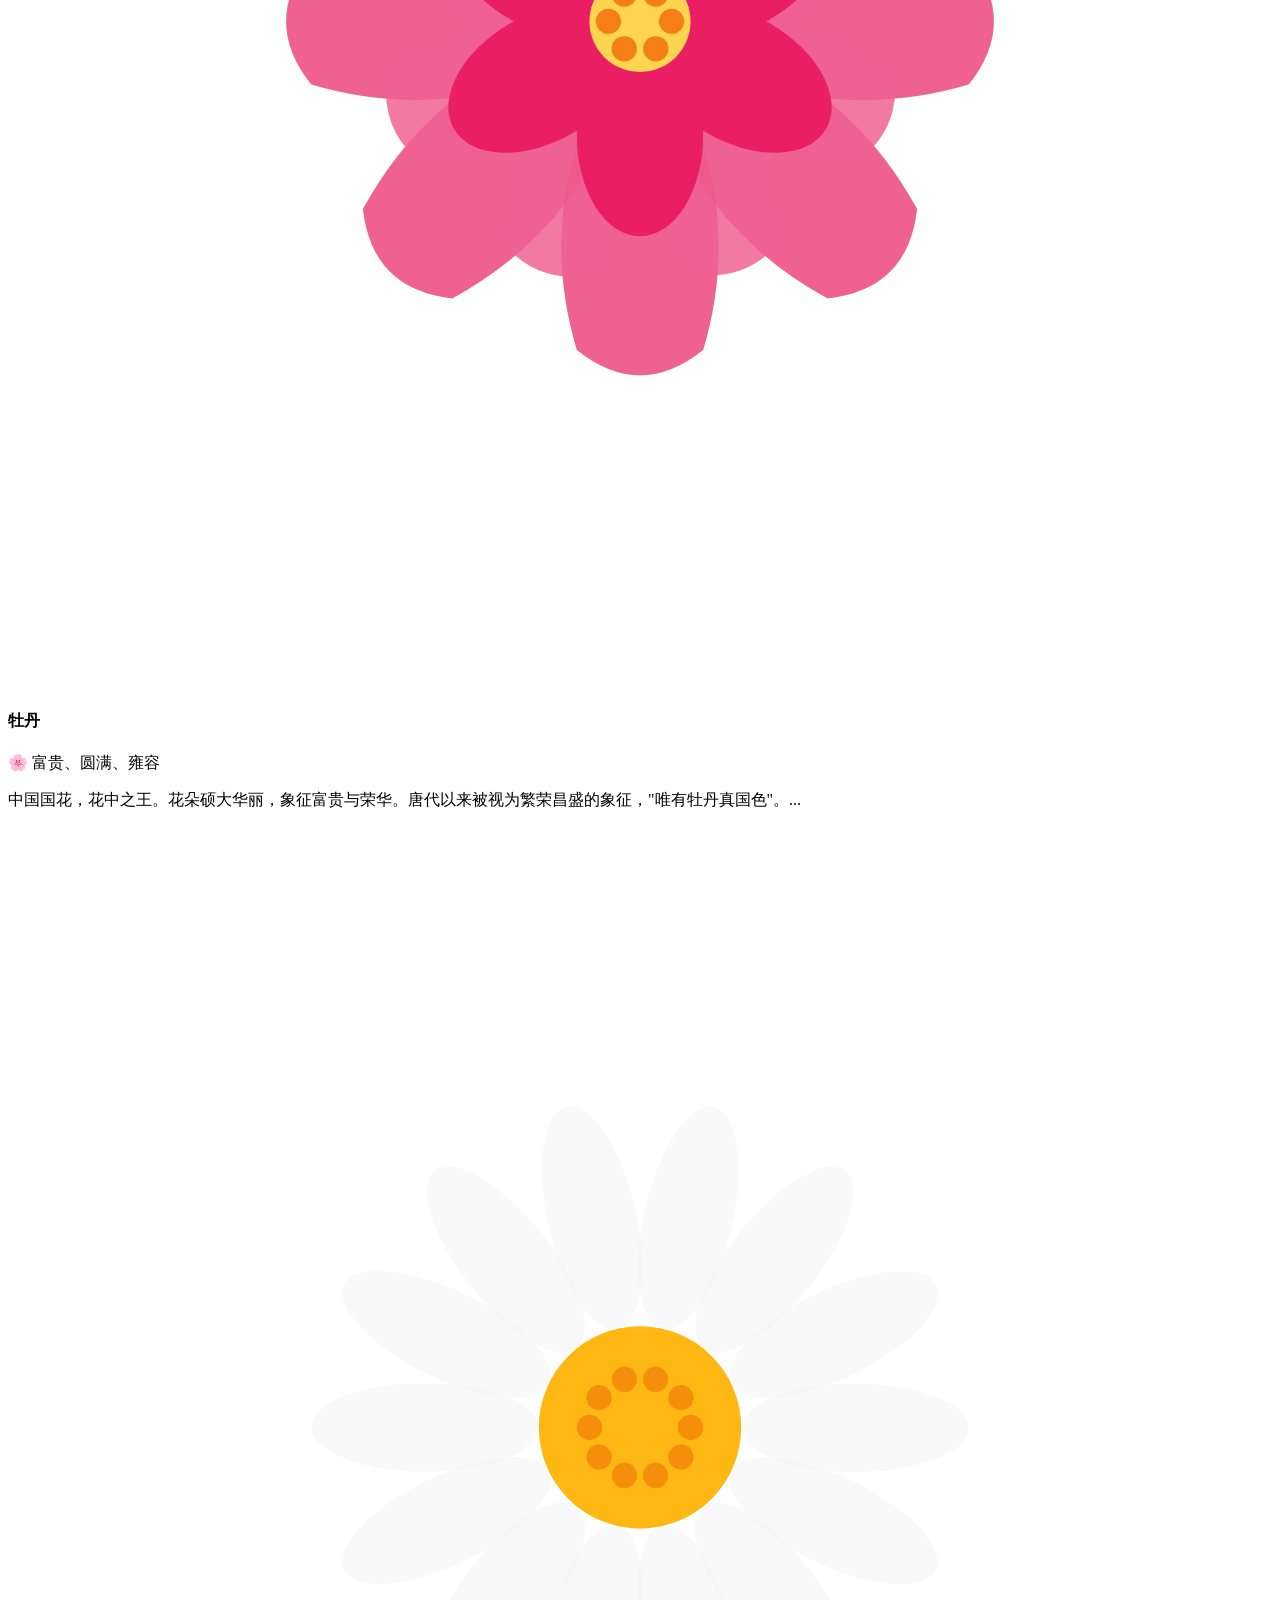
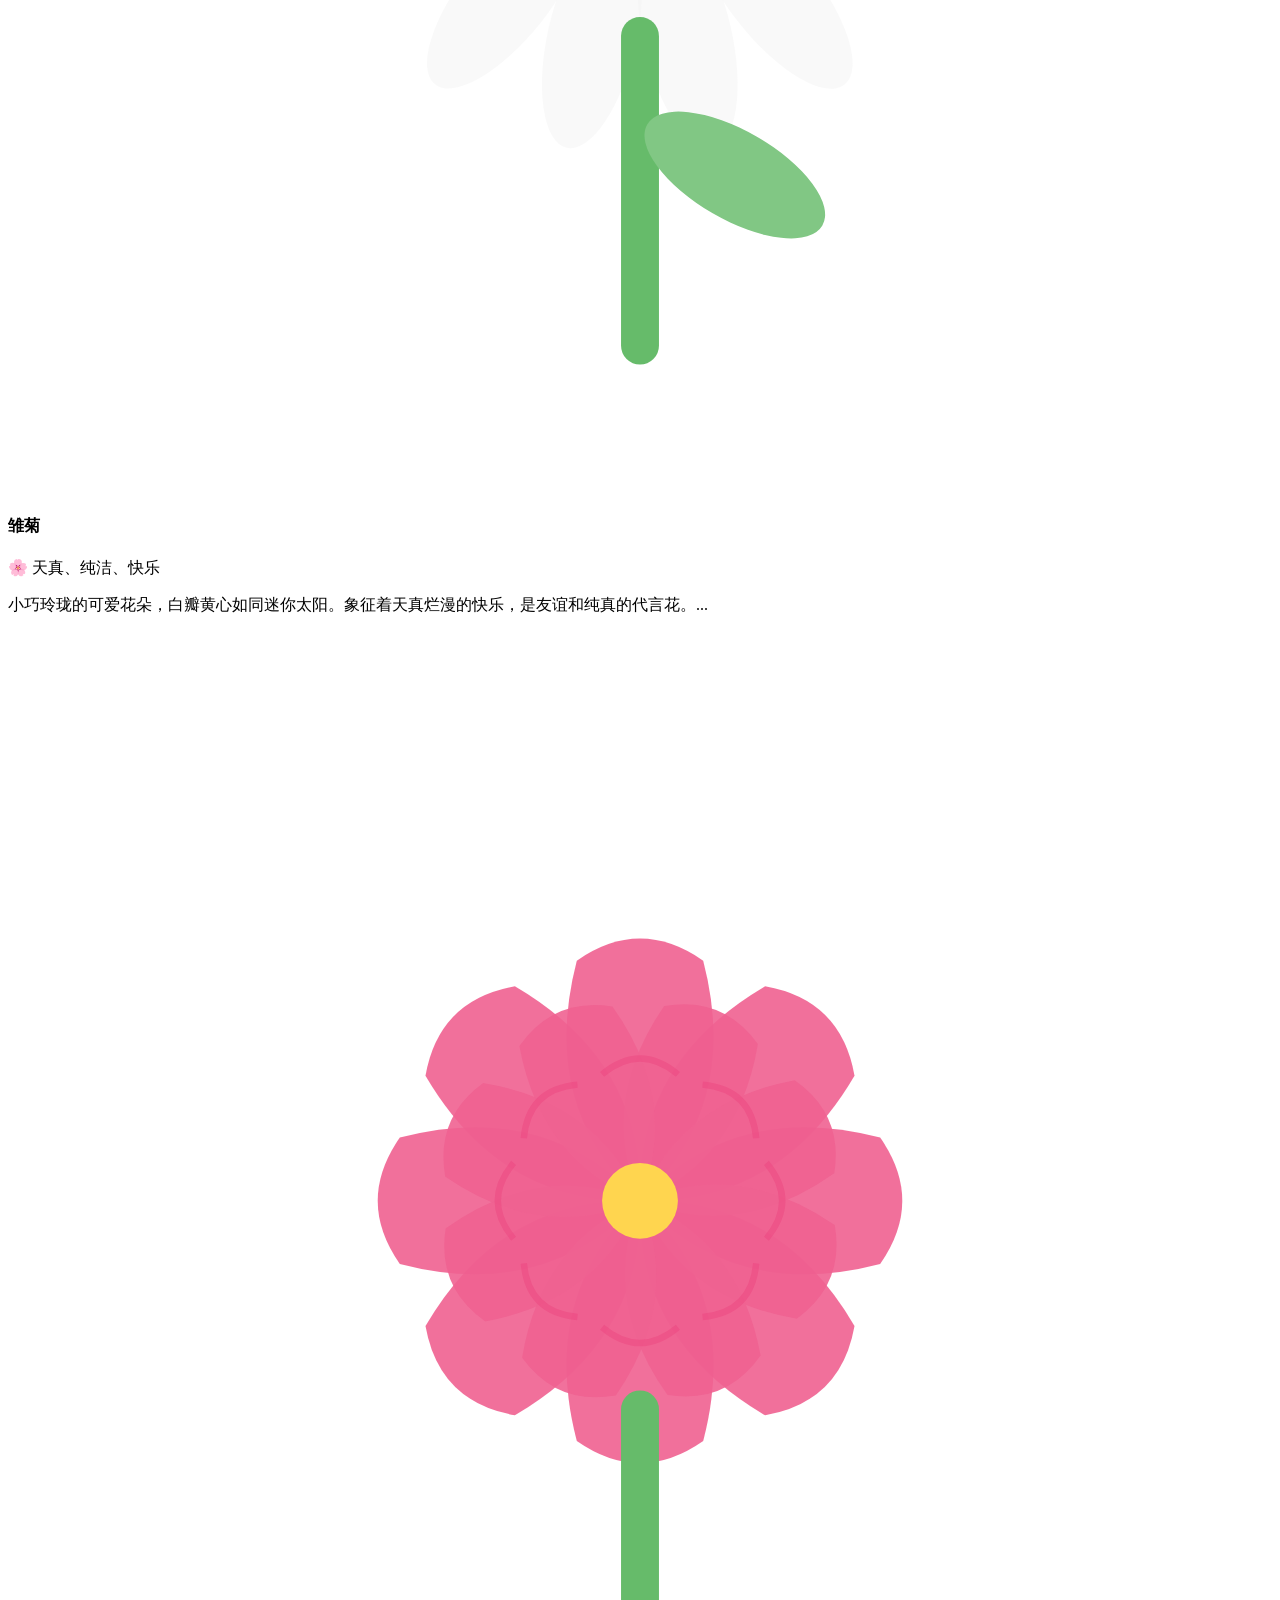
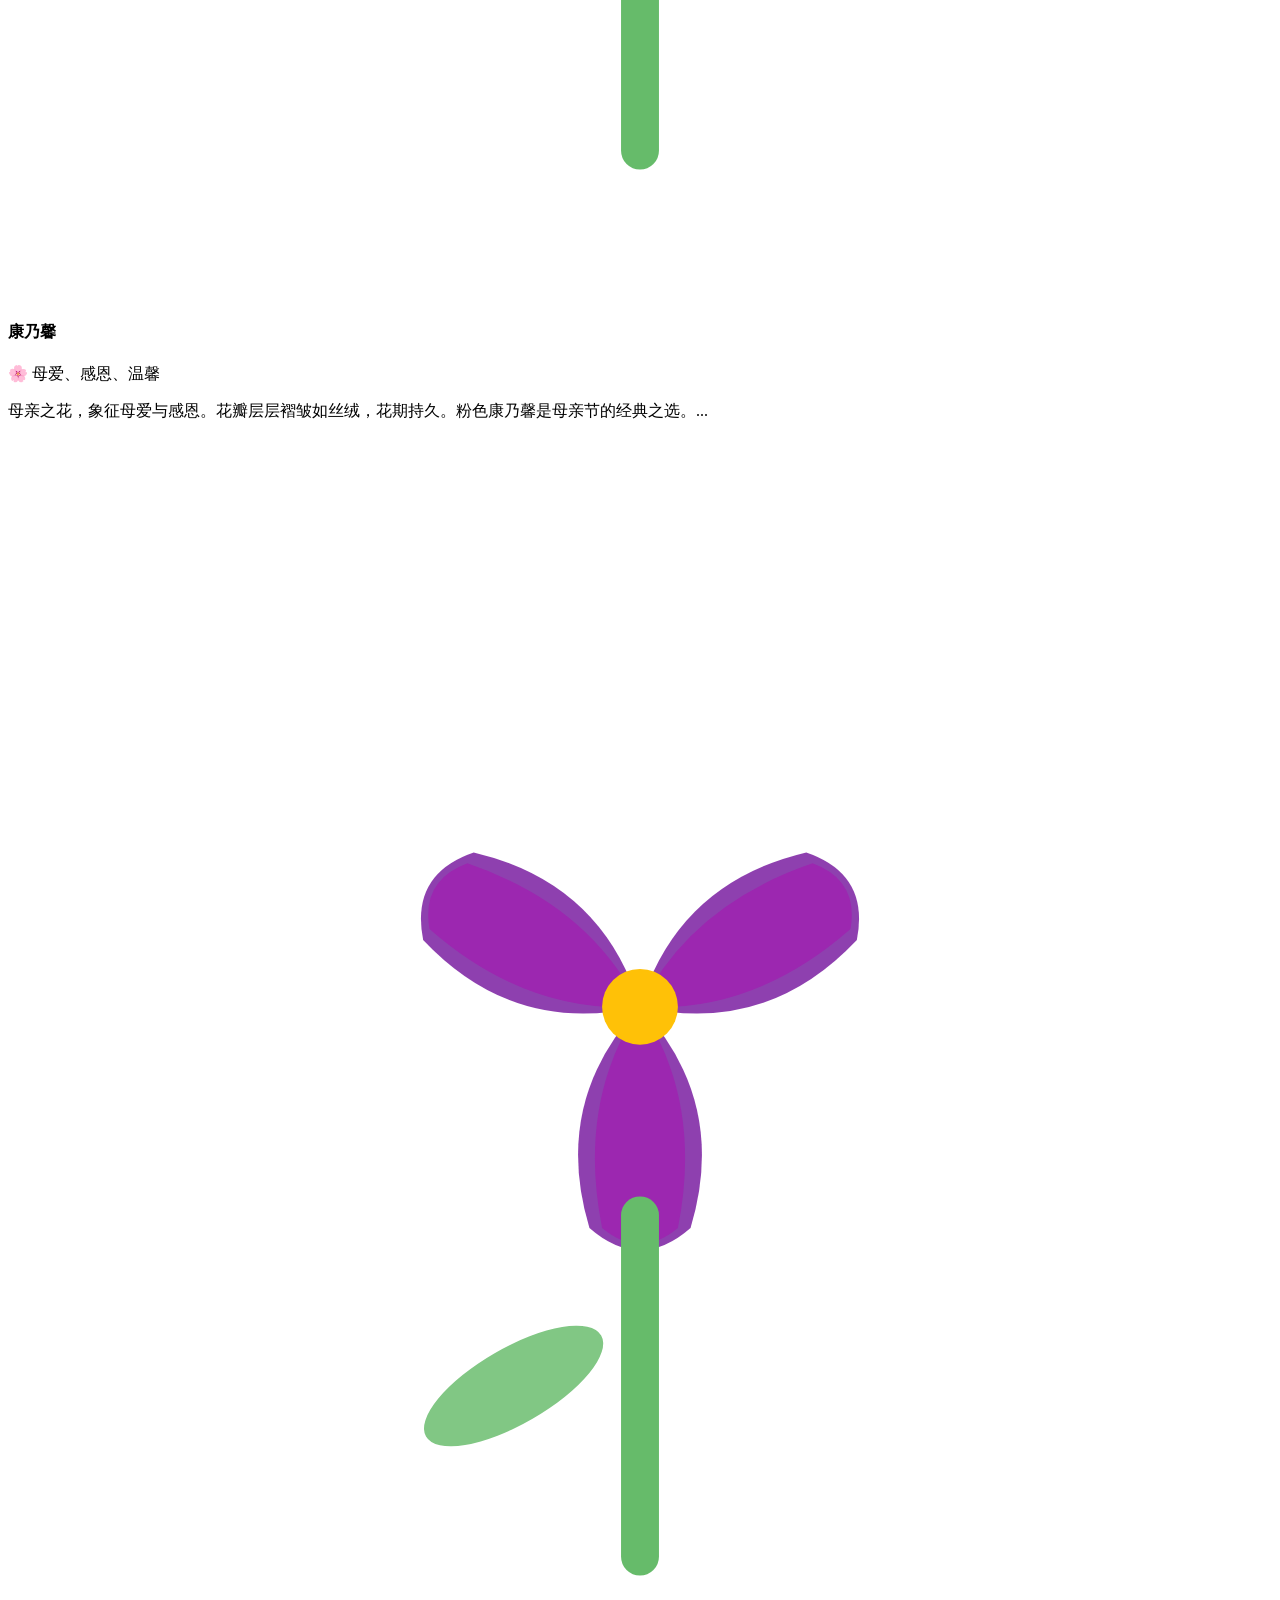
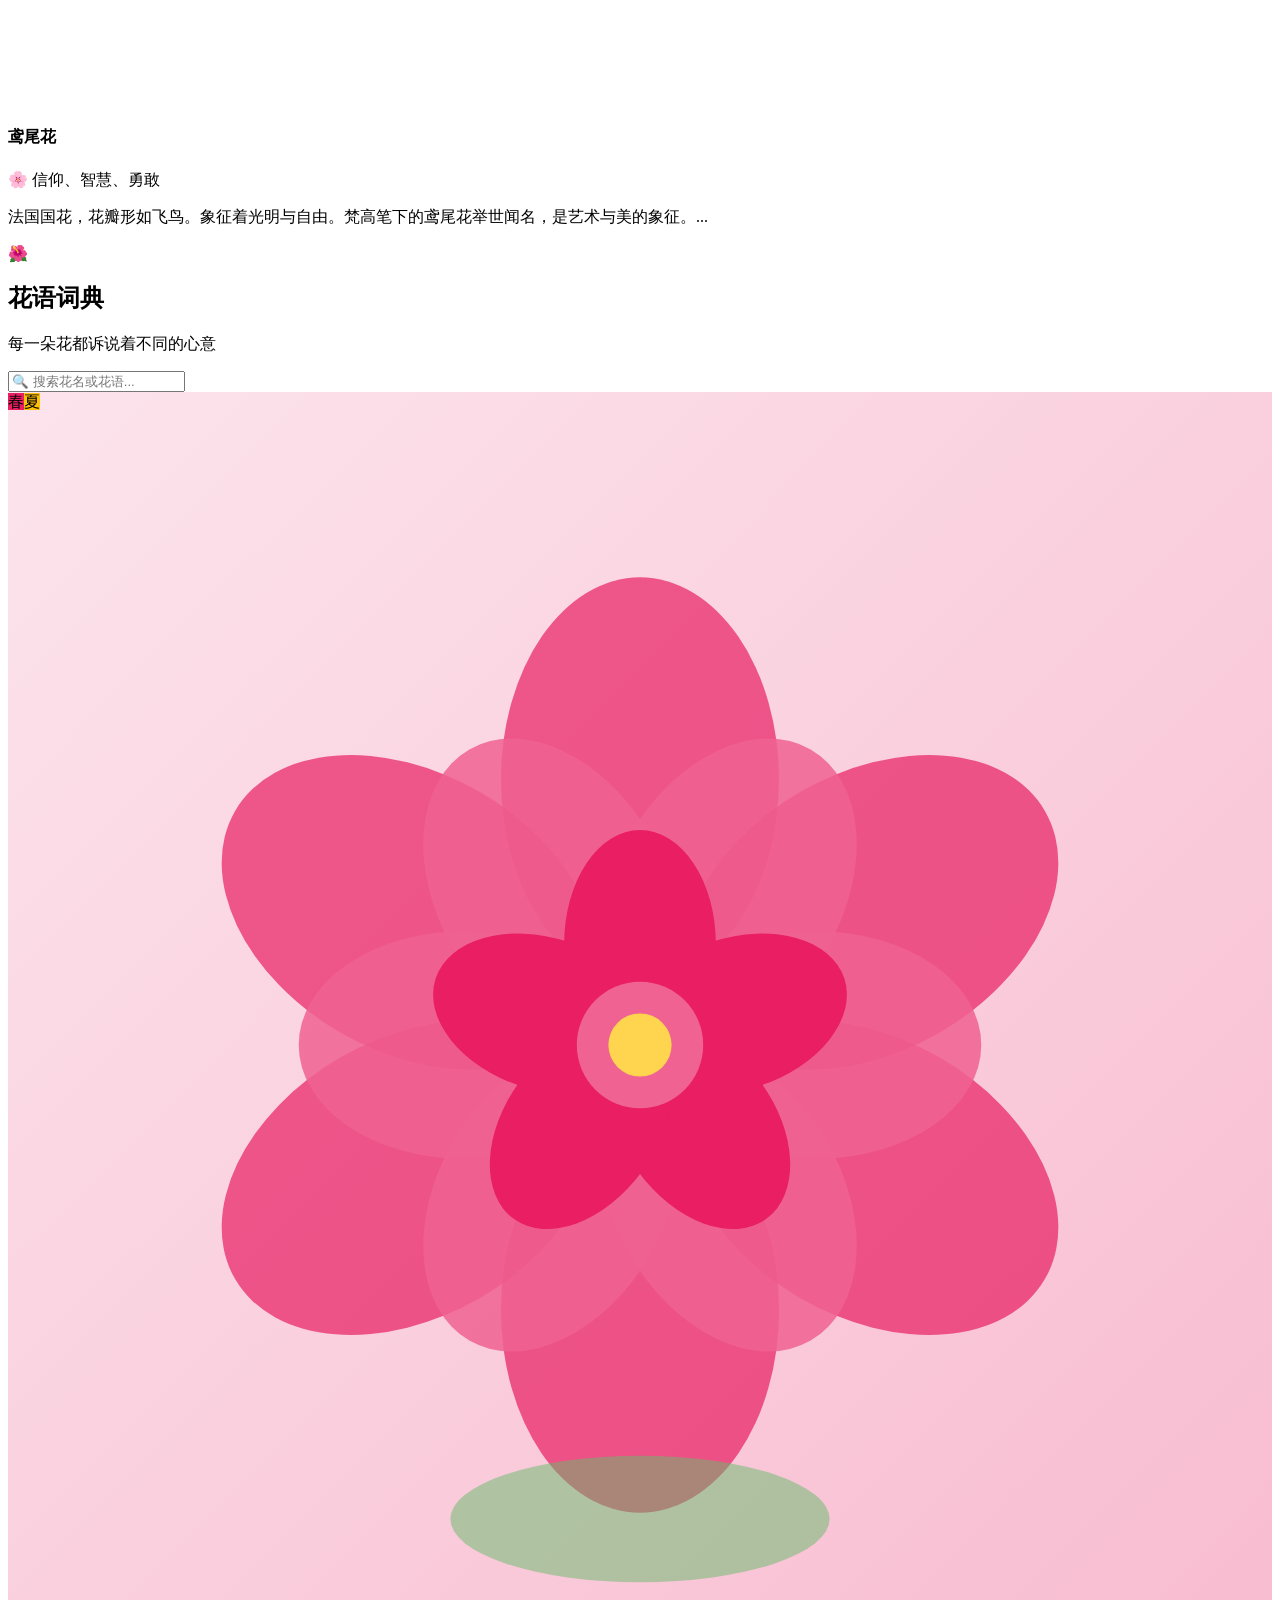
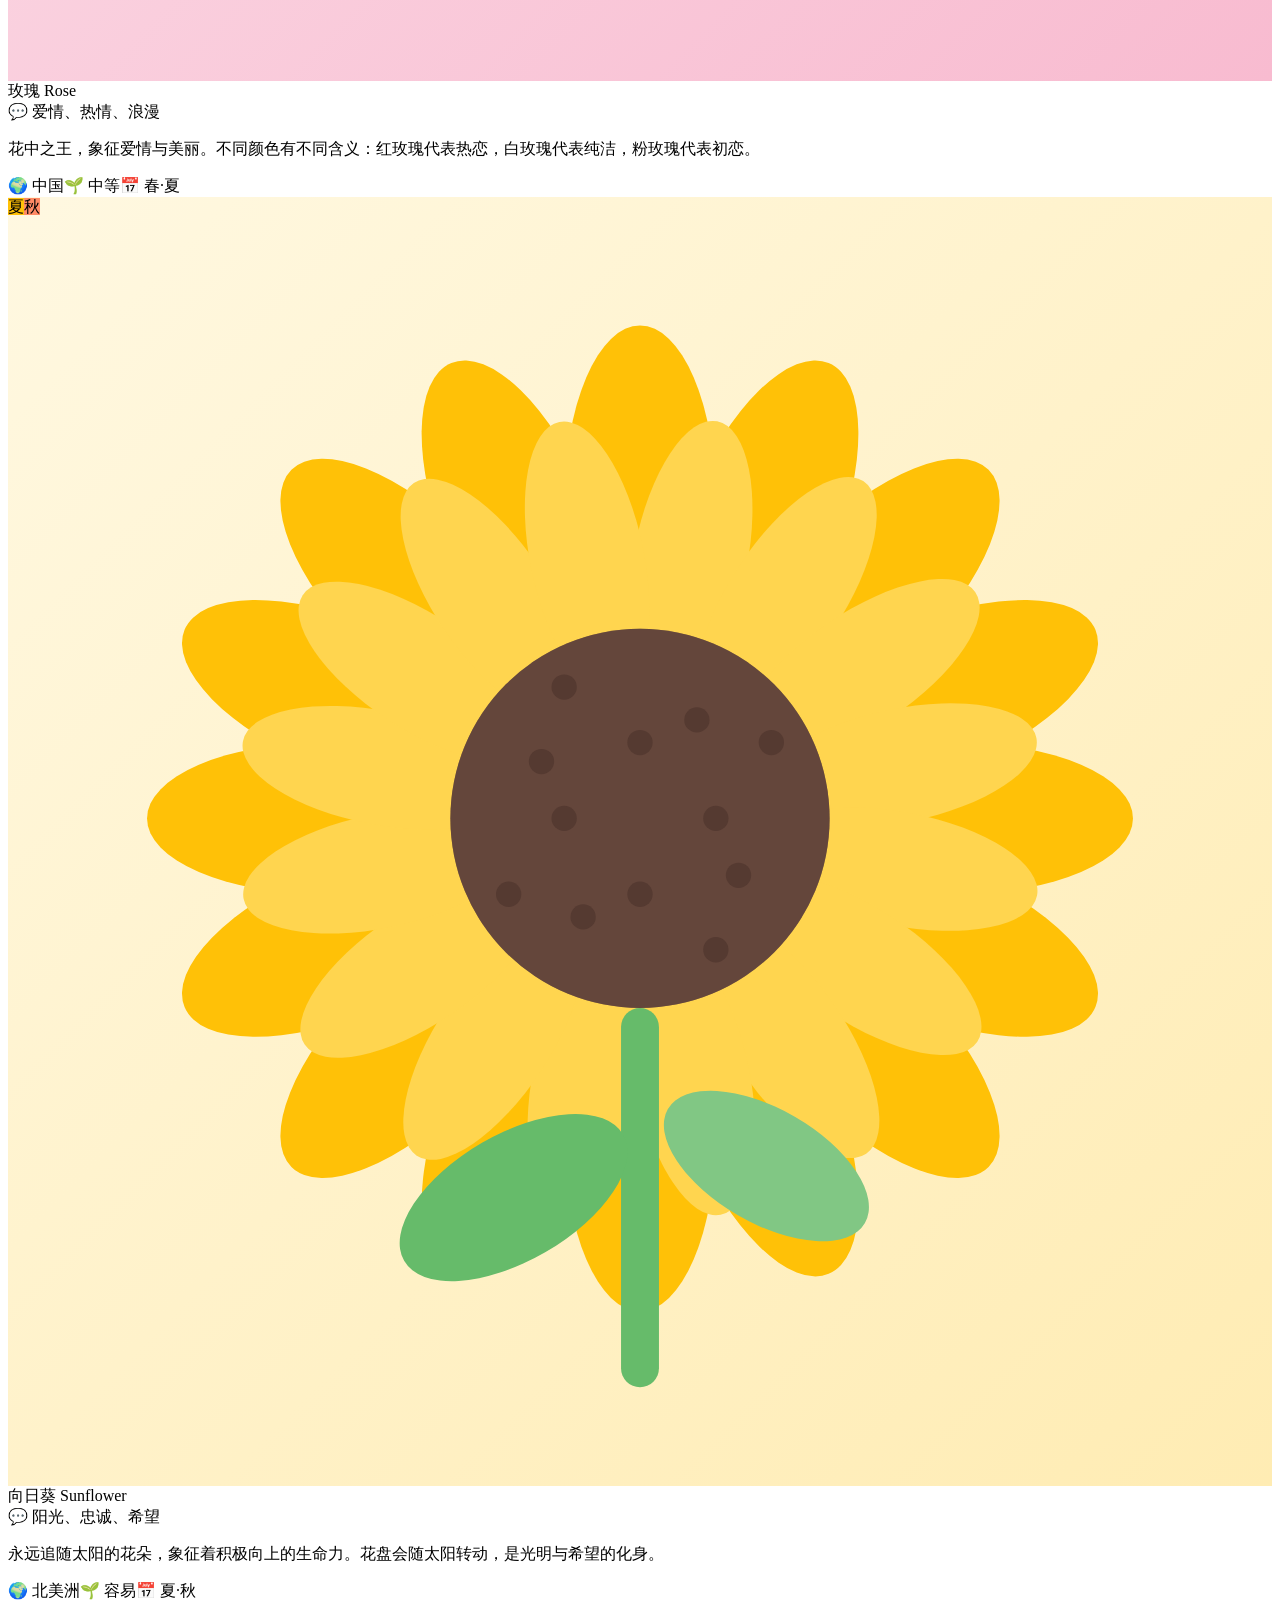
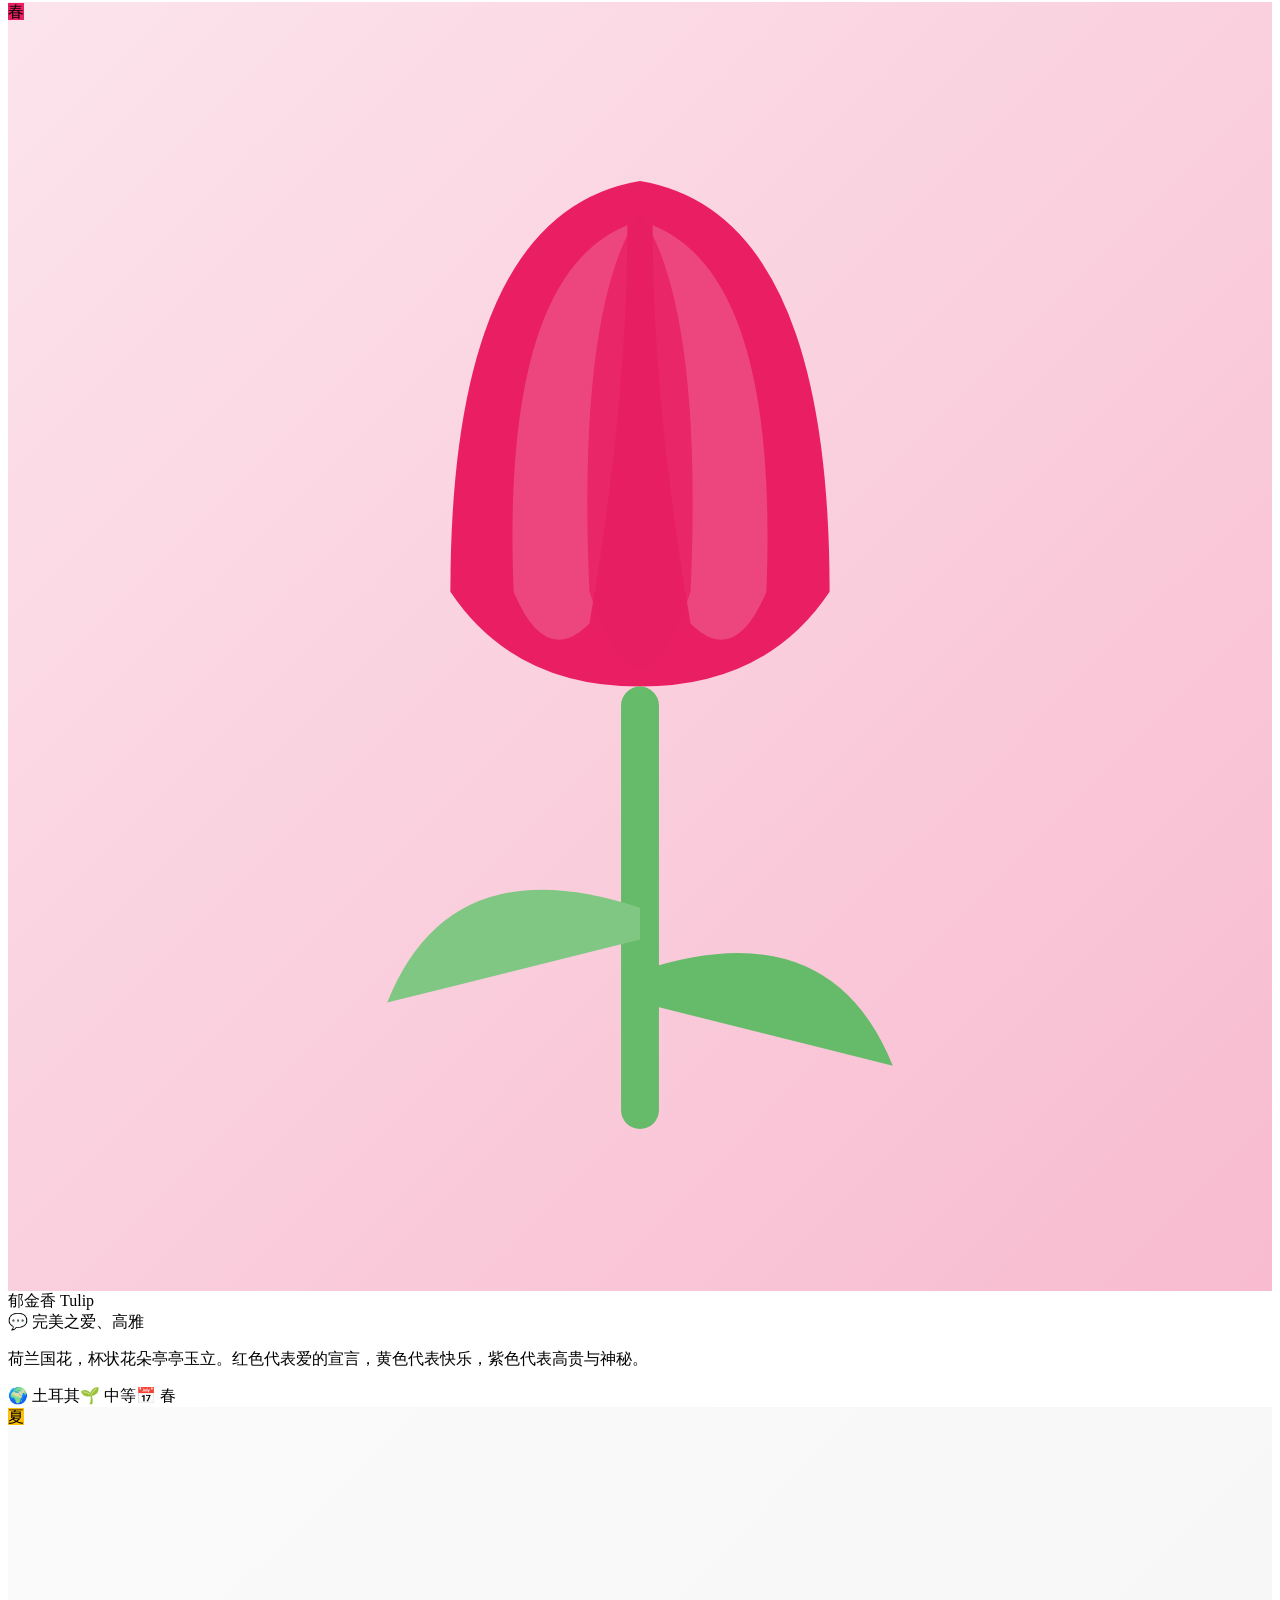
==== commit eb3f77ac: "Update index.html" ====
--- a/flower-guide/index.html
+++ b/flower-guide/index.html
@@ -8,7 +8,7 @@
   <link rel="preconnect" href="https://fonts.googleapis.com">
   <link rel="preconnect" href="https://fonts.gstatic.com" crossorigin>
   <link href="https://fonts.googleapis.com/css2?family=ZCOOL+XiaoWei&family=Noto+Serif+SC:wght@400;600;700;900&family=Noto+Sans+SC:wght@400;500;700&display=swap" rel="stylesheet">
-  <link rel="stylesheet" href="css/style.css">
+  <link rel="stylesheet" href="/flower-guide/style.css">
   <link rel="icon" href="data:image/svg+xml,<svg xmlns='http://www.w3.org/2000/svg' viewBox='0 0 100 100'><text y='.9em' font-size='90'>🌸</text></svg>">
 </head>
 <body>
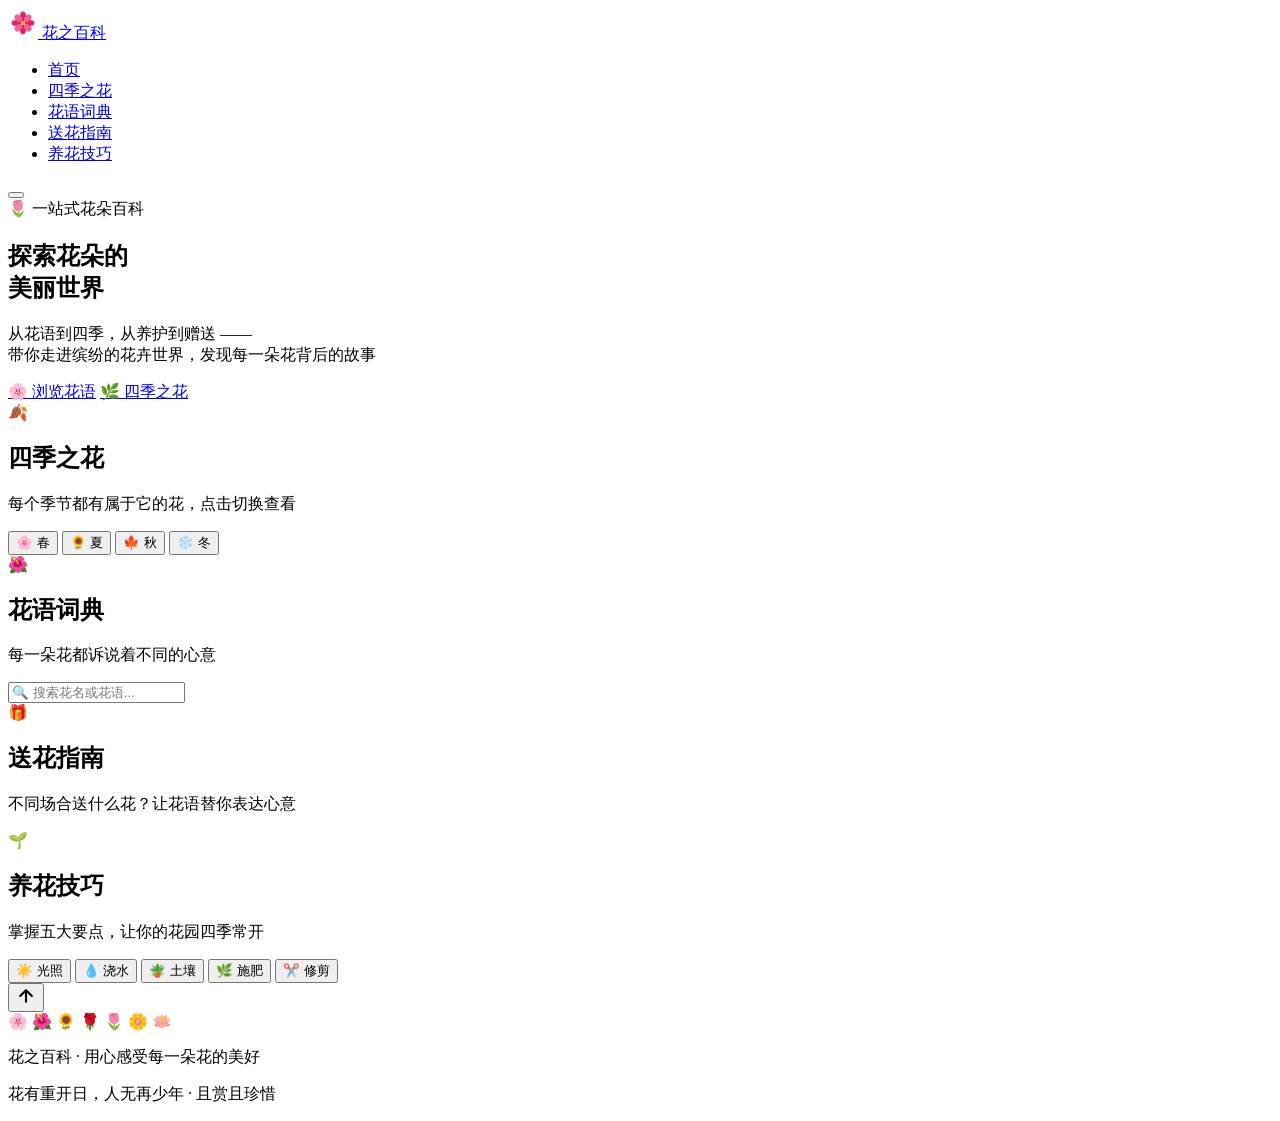
==== commit 8a3aaca3: "Update index.html" ====
--- a/flower-guide/index.html
+++ b/flower-guide/index.html
@@ -134,7 +134,7 @@
   <p class="footer-sub">花有重开日，人无再少年 · 且赏且珍惜</p>
 </footer>
 
-<script src="js/data.js"></script>
-<script src="js/app.js"></script>
+<script src="/flower-guide/data.js"></script>
+<script src="/flower-guide/app.js"></script>
 </body>
 </html>
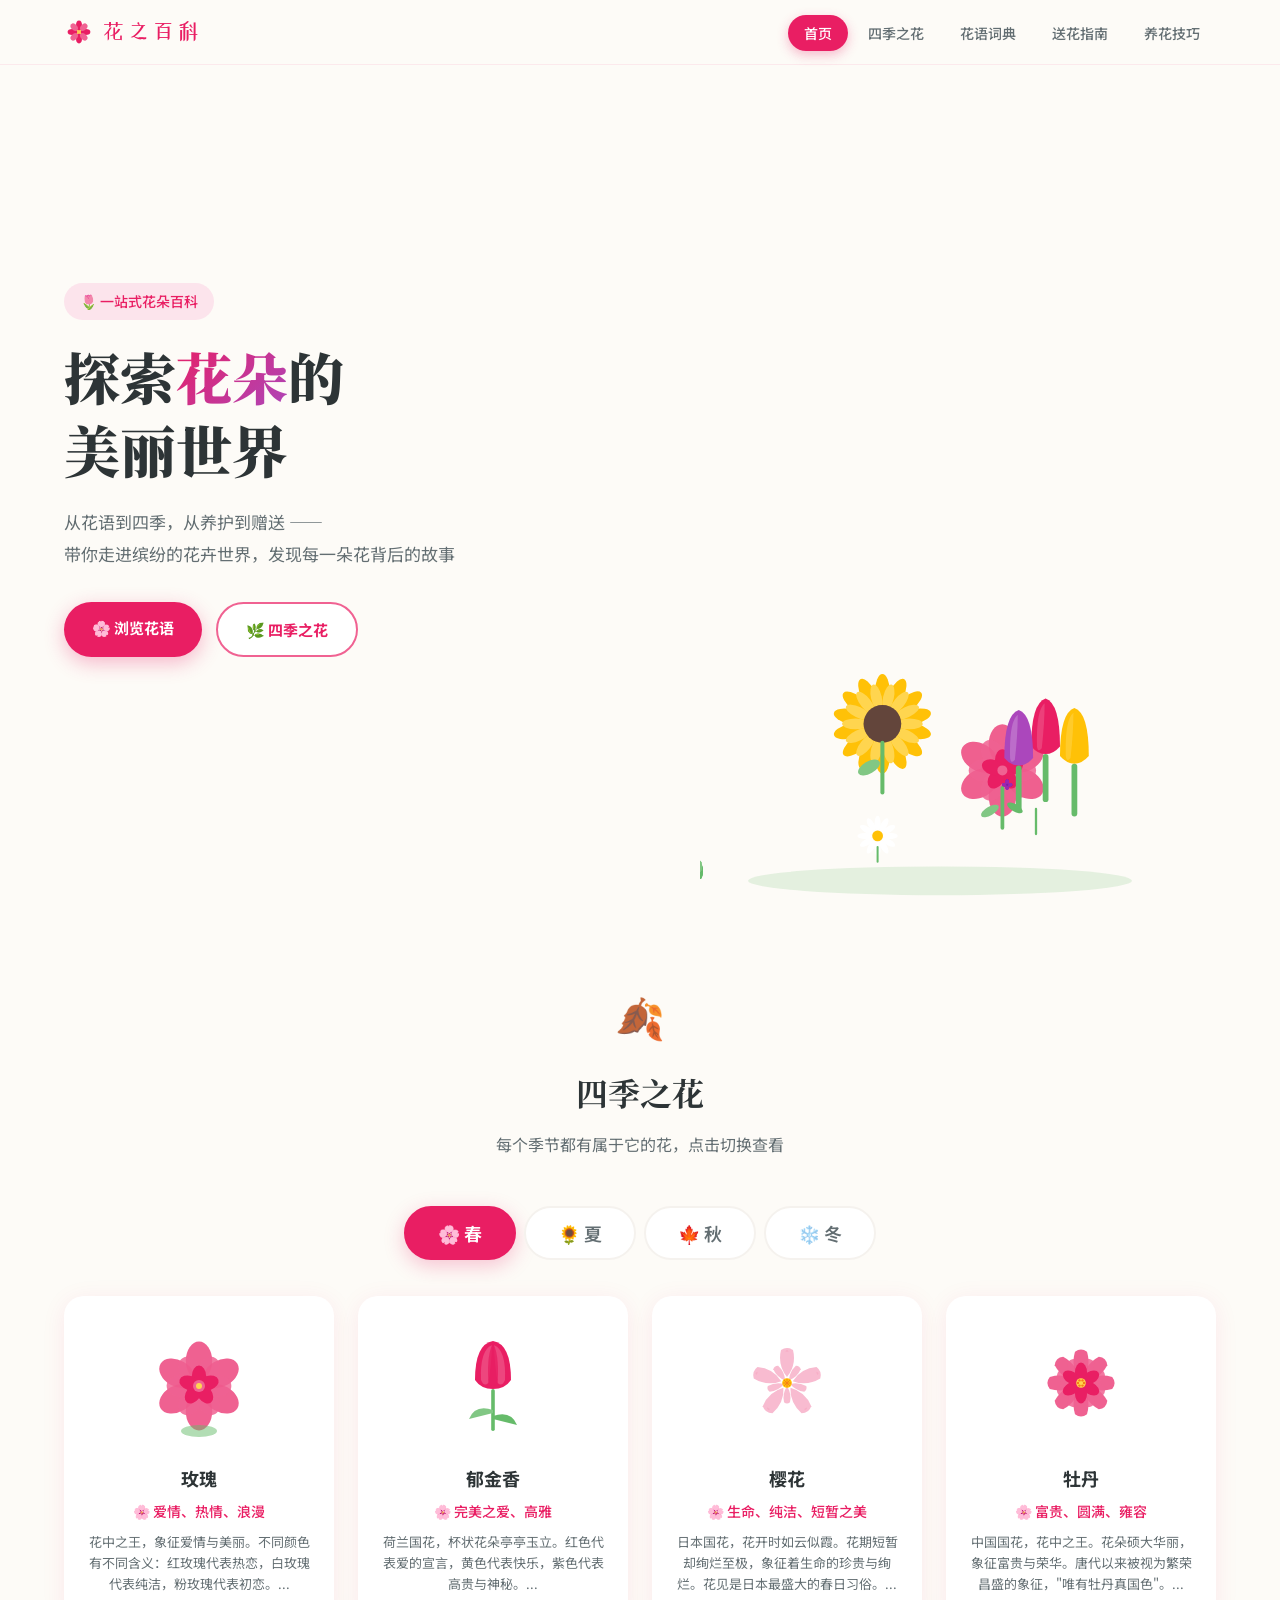
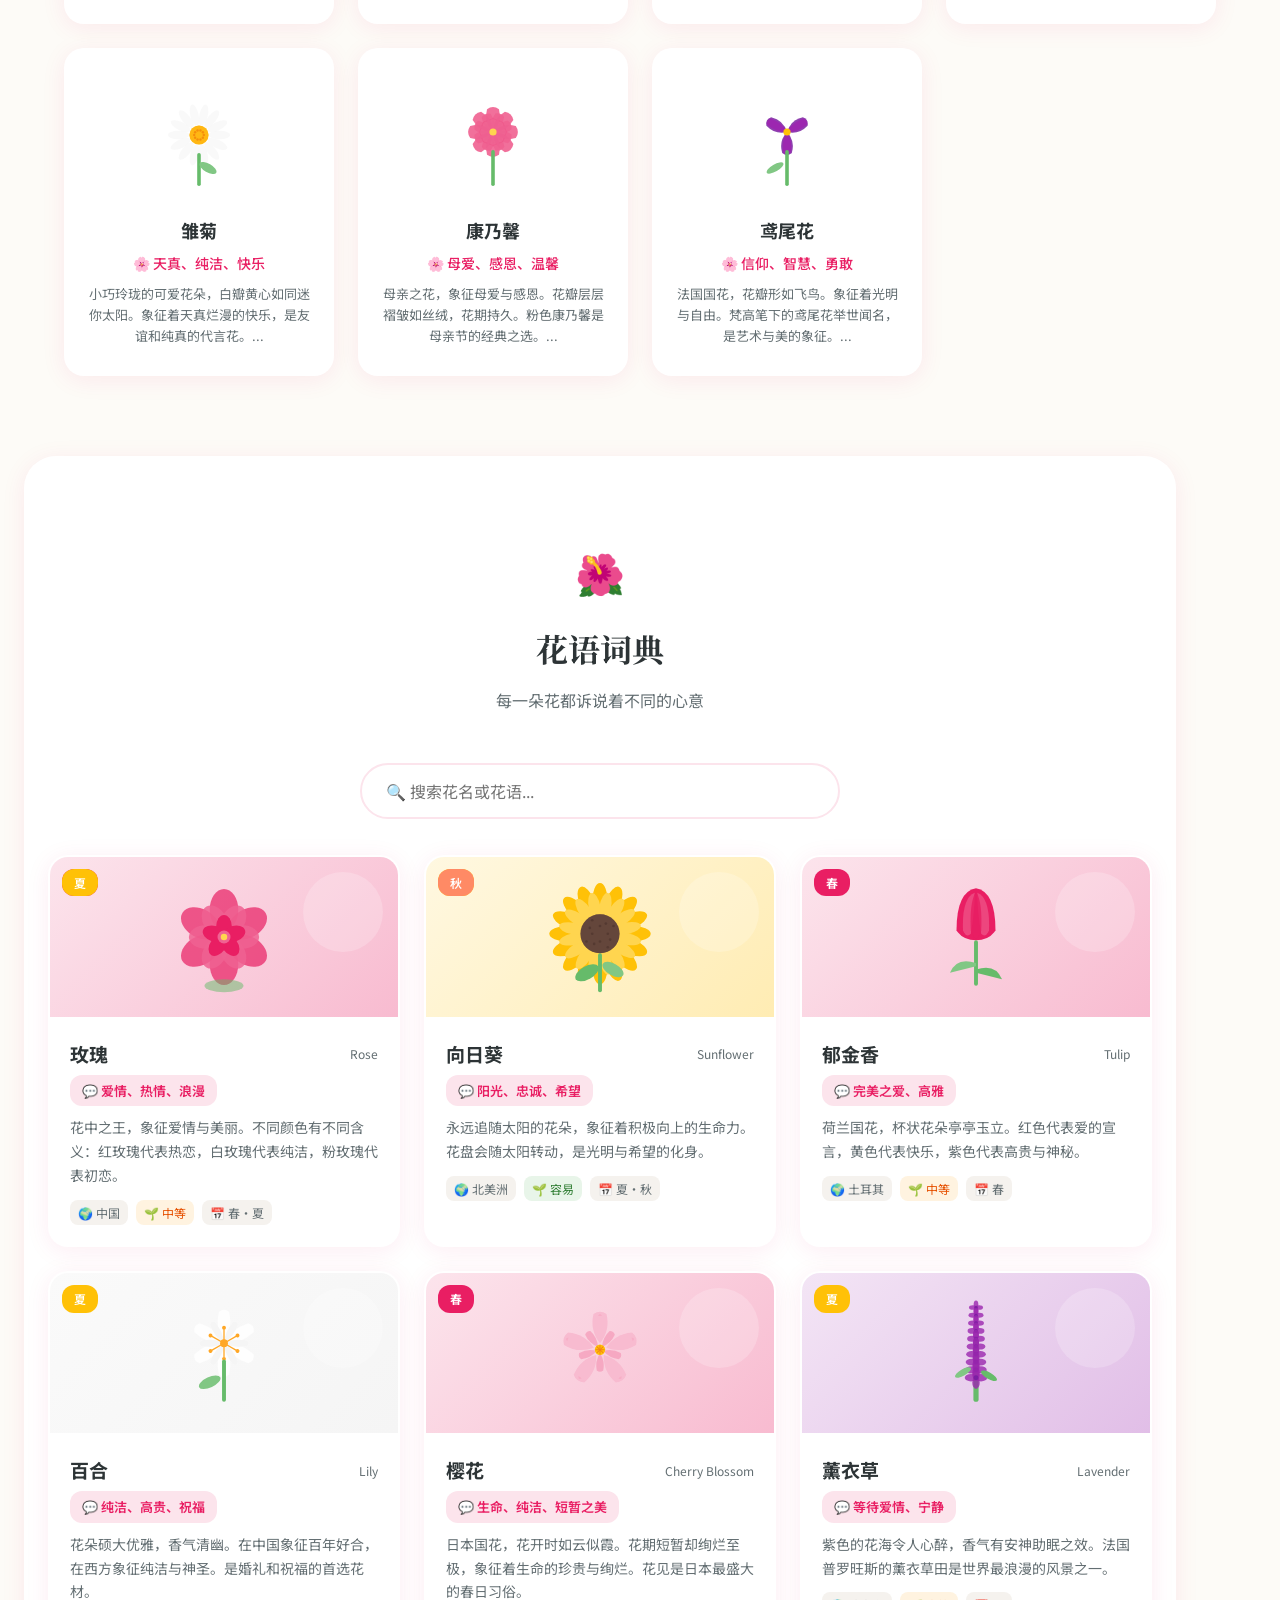
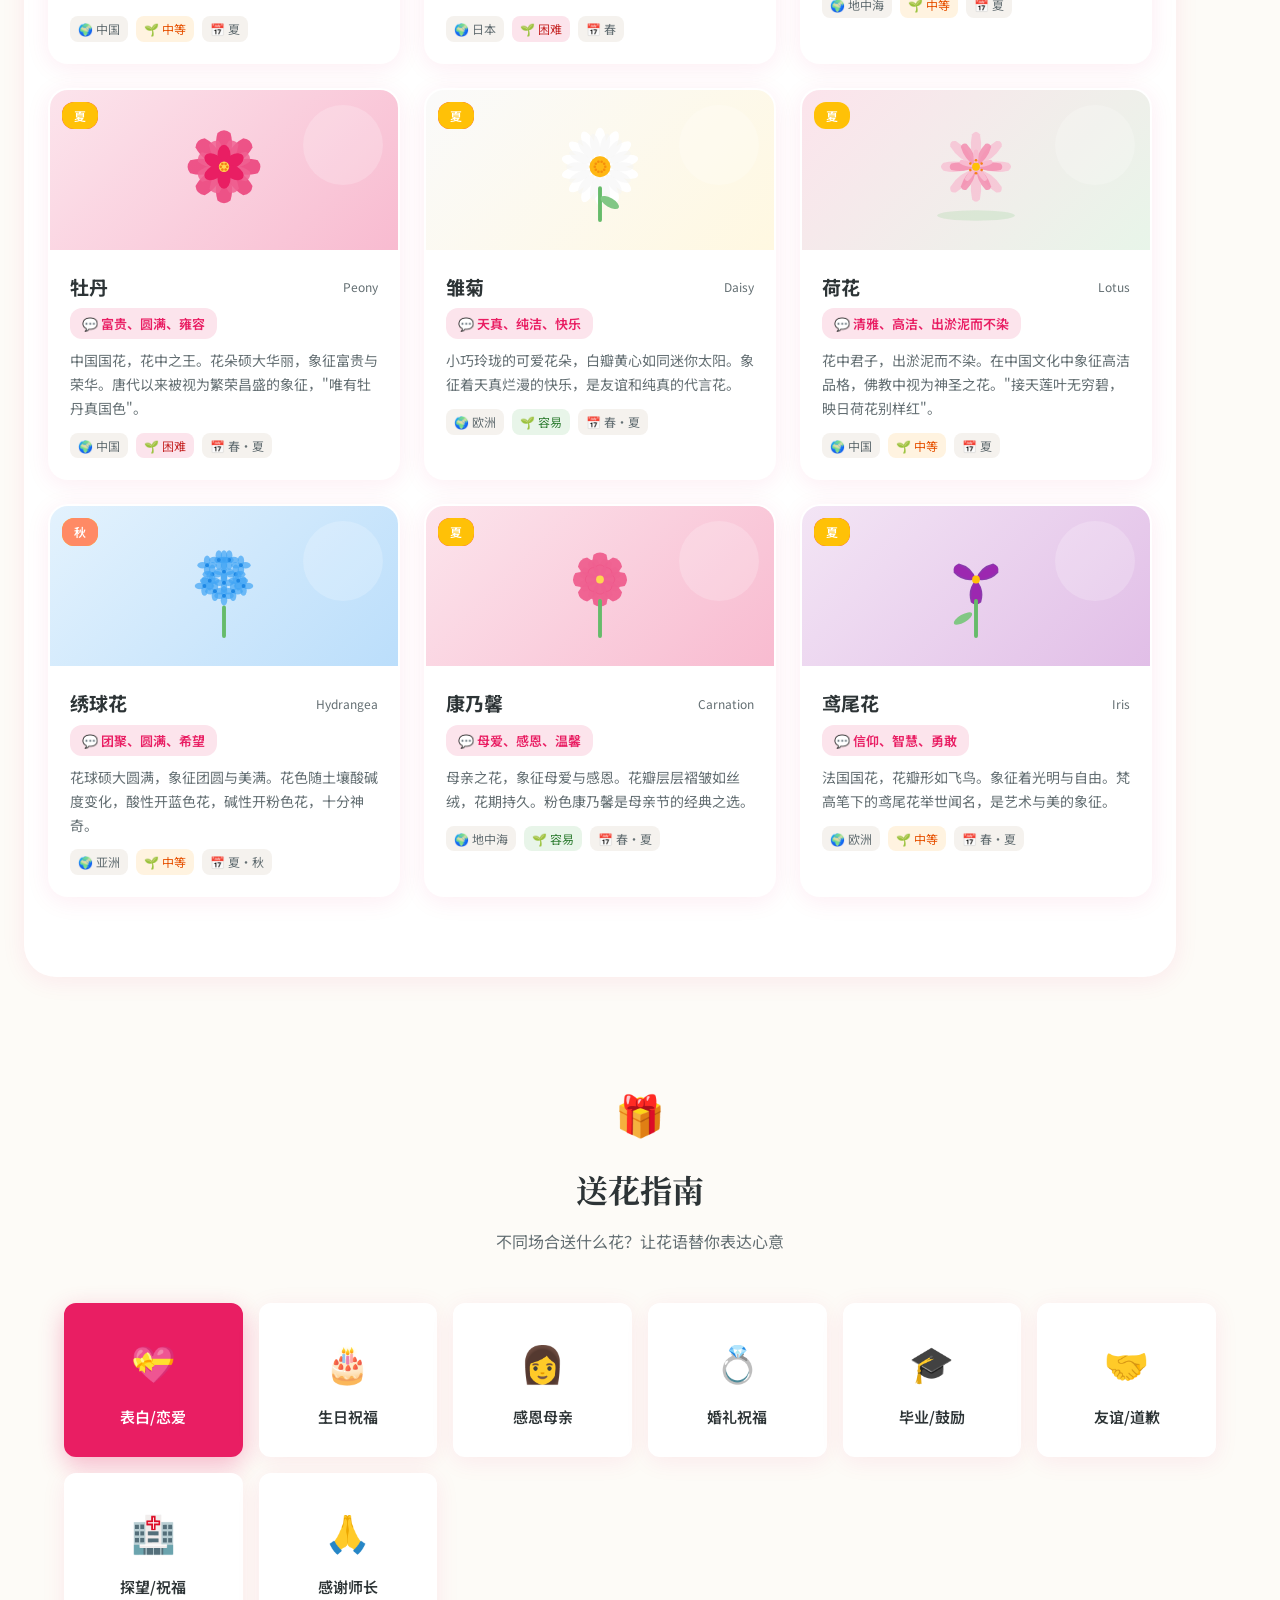
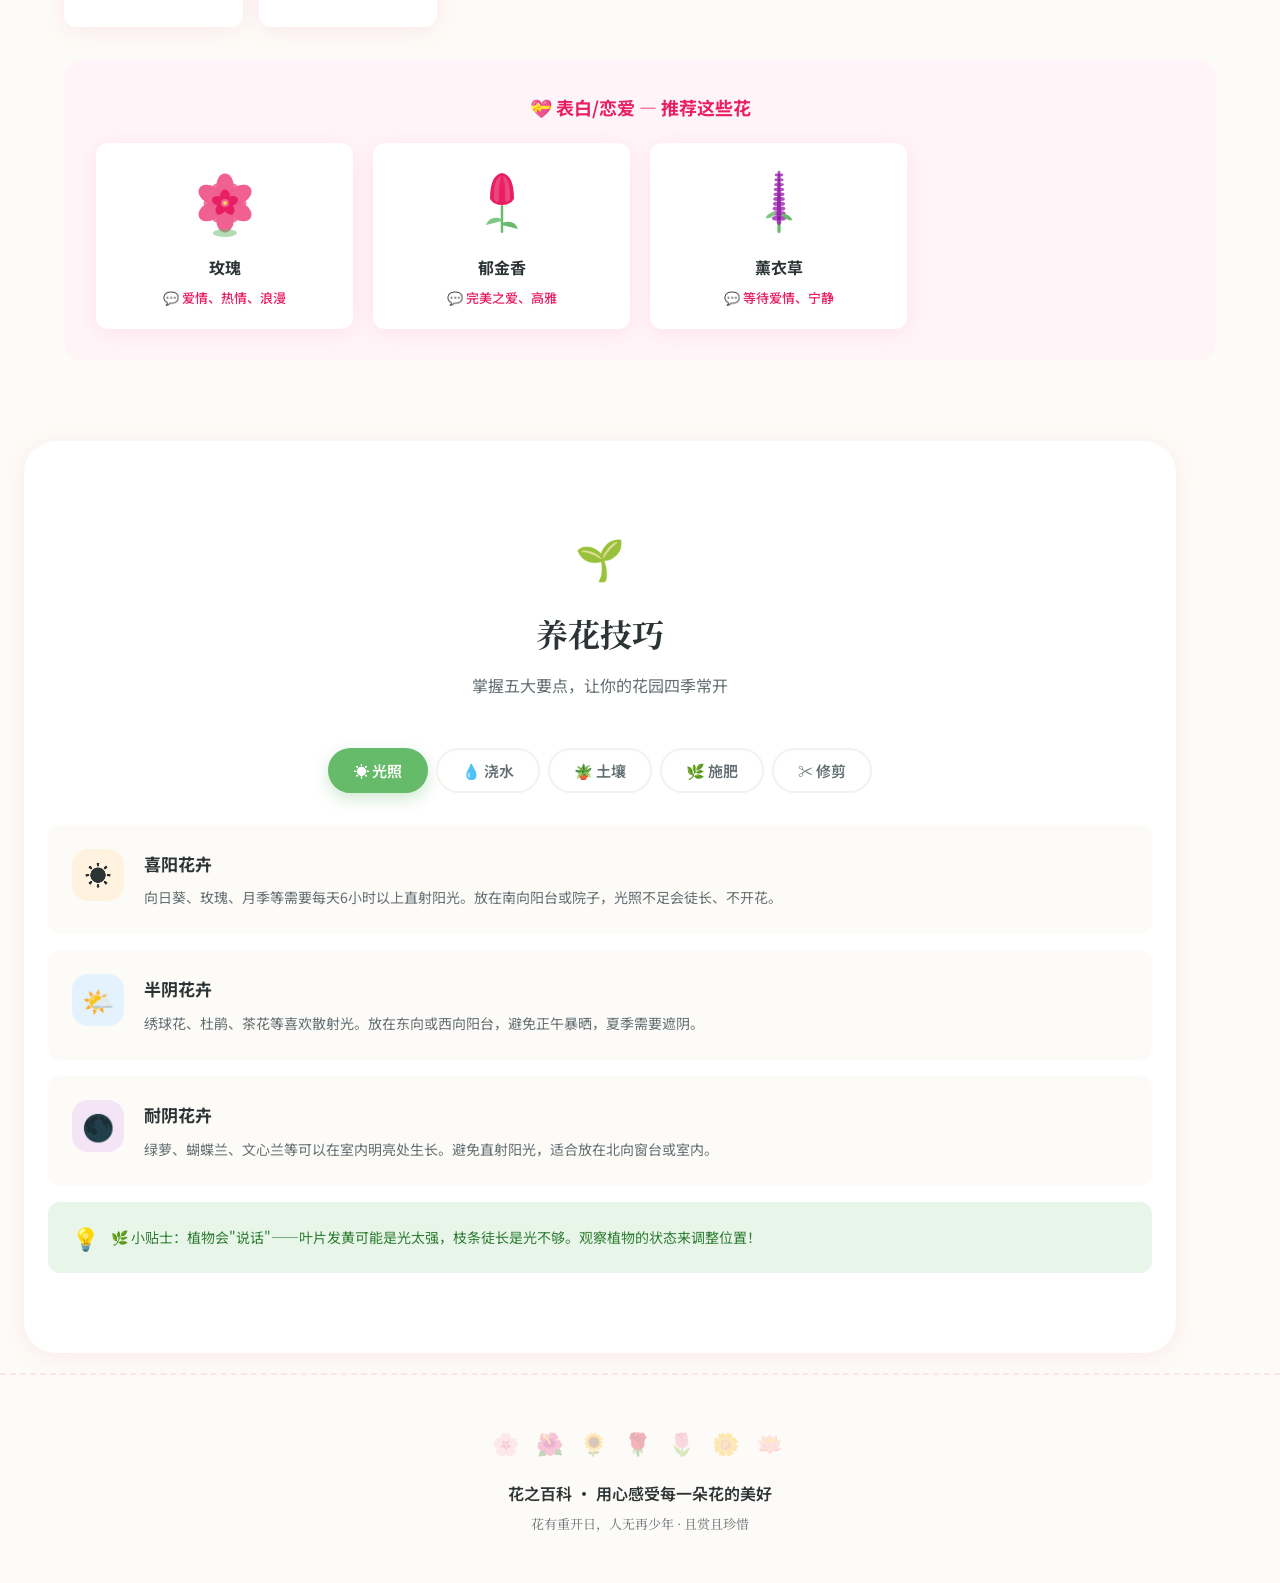
==== commit 7e965373: "Add files via upload" ====
--- a/flower-guide/index.html
+++ b/flower-guide/index.html
@@ -8,7 +8,7 @@
   <link rel="preconnect" href="https://fonts.googleapis.com">
   <link rel="preconnect" href="https://fonts.gstatic.com" crossorigin>
   <link href="https://fonts.googleapis.com/css2?family=ZCOOL+XiaoWei&family=Noto+Serif+SC:wght@400;600;700;900&family=Noto+Sans+SC:wght@400;500;700&display=swap" rel="stylesheet">
-  <link rel="stylesheet" href="/flower-guide/style.css">
+  <link rel="stylesheet" href="css/style.css">
   <link rel="icon" href="data:image/svg+xml,<svg xmlns='http://www.w3.org/2000/svg' viewBox='0 0 100 100'><text y='.9em' font-size='90'>🌸</text></svg>">
 </head>
 <body>
@@ -134,7 +134,7 @@
   <p class="footer-sub">花有重开日，人无再少年 · 且赏且珍惜</p>
 </footer>
 
-<script src="/flower-guide/data.js"></script>
-<script src="/flower-guide/app.js"></script>
+<script src="js/data.js"></script>
+<script src="js/app.js"></script>
 </body>
 </html>
--- a/flower-guide/css/style.css
+++ b/flower-guide/css/style.css
@@ -0,0 +1,421 @@
+/* ============================================
+   花之百科 - 样式表
+   ============================================ */
+
+/* ---------- 变量 ---------- */
+:root {
+  --rose: #E91E63;
+  --rose-light: #F06292;
+  --rose-pale: #FCE4EC;
+  --rose-bg: #FFF5F8;
+  --sage: #66BB6A;
+  --sage-light: #81C784;
+  --sage-pale: #E8F5E9;
+  --lavender: #AB47BC;
+  --lavender-pale: #F3E5F5;
+  --amber: #FFA726;
+  --amber-pale: #FFF3E0;
+  --sky: #42A5F5;
+  --sky-pale: #E3F2FD;
+  --cream: #FDFBF7;
+  --white: #FFFFFF;
+  --text: #2D3436;
+  --text-light: #636E72;
+  --gray: #F5F2EE;
+  --shadow: 0 4px 24px rgba(233, 30, 99, 0.08);
+  --shadow-md: 0 8px 30px rgba(0, 0, 0, 0.08);
+  --shadow-hover: 0 16px 48px rgba(233, 30, 99, 0.15);
+  --radius: 20px;
+  --radius-sm: 12px;
+  --transition: 0.35s cubic-bezier(0.4, 0, 0.2, 1);
+}
+
+/* ---------- 重置 ---------- */
+* { margin: 0; padding: 0; box-sizing: border-box; }
+*::selection { background: var(--rose); color: #fff; }
+html { scroll-behavior: smooth; scroll-padding-top: 80px; }
+
+body {
+  font-family: 'Noto Sans SC', -apple-system, BlinkMacSystemFont, sans-serif;
+  background: var(--cream);
+  color: var(--text);
+  line-height: 1.8;
+  overflow-x: hidden;
+}
+
+a { text-decoration: none; color: inherit; }
+ul { list-style: none; }
+button { font-family: inherit; cursor: pointer; border: none; }
+input, select { font-family: inherit; }
+
+/* ---------- 飘落花瓣背景 ---------- */
+.petal-bg {
+  position: fixed; inset: 0;
+  pointer-events: none; z-index: 0;
+  overflow: hidden;
+}
+.petal-bg .petal {
+  position: absolute; top: -20px;
+  font-size: 18px; opacity: 0;
+  animation: petalFall linear infinite;
+}
+@keyframes petalFall {
+  0%   { transform: translateY(-20px) translateX(0) rotate(0deg); opacity: 0; }
+  10%  { opacity: 0.4; }
+  90%  { opacity: 0.4; }
+  100% { transform: translateY(105vh) translateX(80px) rotate(360deg); opacity: 0; }
+}
+
+/* ---------- 导航栏 ---------- */
+.navbar {
+  position: fixed; top: 0; left: 0; right: 0; z-index: 1000;
+  background: rgba(253, 251, 247, 0.85);
+  backdrop-filter: blur(16px);
+  -webkit-backdrop-filter: blur(16px);
+  border-bottom: 1px solid rgba(233, 30, 99, 0.08);
+  transition: all var(--transition);
+}
+.navbar.scrolled { box-shadow: 0 2px 20px rgba(0, 0, 0, 0.04); }
+.nav-container {
+  max-width: 1200px; margin: 0 auto;
+  padding: 0 24px; height: 64px;
+  display: flex; align-items: center; justify-content: space-between;
+}
+.logo { display: flex; align-items: center; gap: 8px; transition: transform var(--transition); }
+.logo:hover { transform: scale(1.05) rotate(5deg); }
+.logo-text {
+  font-family: 'ZCOOL XiaoWei', serif;
+  font-size: 22px; color: var(--rose); letter-spacing: 2px;
+}
+.nav-links { display: flex; gap: 4px; }
+.nav-link {
+  padding: 8px 16px; border-radius: 20px;
+  font-size: 14px; font-weight: 500; color: var(--text-light);
+  transition: all var(--transition);
+}
+.nav-link:hover { color: var(--rose); background: var(--rose-pale); }
+.nav-link.active { color: #fff; background: var(--rose); box-shadow: 0 4px 12px rgba(233,30,99,0.3); }
+.menu-toggle { display: none; flex-direction: column; gap: 5px; background: none; padding: 8px; }
+.menu-toggle span { width: 24px; height: 3px; background: var(--rose); border-radius: 2px; transition: var(--transition); }
+.menu-toggle.active span:nth-child(1) { transform: rotate(45deg) translate(6px, 6px); }
+.menu-toggle.active span:nth-child(2) { opacity: 0; }
+.menu-toggle.active span:nth-child(3) { transform: rotate(-45deg) translate(6px, -6px); }
+
+/* ---------- Hero ---------- */
+.hero {
+  min-height: 100vh; display: flex; align-items: center;
+  padding: 100px 24px 60px;
+  max-width: 1200px; margin: 0 auto;
+  position: relative; z-index: 1;
+}
+.hero-garden {
+  position: absolute; right: 0; bottom: 0;
+  width: 50%; height: 80%;
+  display: flex; align-items: flex-end; justify-content: center;
+  pointer-events: none;
+}
+.hero-garden svg { width: 100%; max-width: 480px; }
+.hero-content { position: relative; z-index: 2; max-width: 560px; }
+.hero-badge {
+  display: inline-block;
+  padding: 6px 16px; border-radius: 20px;
+  background: var(--rose-pale); color: var(--rose);
+  font-size: 14px; font-weight: 500; margin-bottom: 20px;
+}
+.hero-title {
+  font-family: 'Noto Serif SC', serif;
+  font-size: 56px; font-weight: 900; line-height: 1.3;
+  color: var(--text); margin-bottom: 20px;
+}
+.grad-text {
+  background: linear-gradient(135deg, var(--rose), var(--lavender));
+  -webkit-background-clip: text; background-clip: text;
+  -webkit-text-fill-color: transparent;
+}
+.hero-subtitle {
+  font-size: 17px; color: var(--text-light);
+  line-height: 1.9; margin-bottom: 32px;
+}
+.hero-buttons { display: flex; gap: 14px; flex-wrap: wrap; }
+.btn {
+  padding: 12px 28px; border-radius: 28px;
+  font-size: 15px; font-weight: 700;
+  transition: all var(--transition); display: inline-block;
+}
+.btn-primary {
+  background: var(--rose); color: #fff;
+  box-shadow: 0 6px 20px rgba(233,30,99,0.3);
+}
+.btn-primary:hover { background: #C2185B; transform: translateY(-3px); box-shadow: 0 10px 28px rgba(233,30,99,0.35); }
+.btn-secondary {
+  background: var(--white); color: var(--rose);
+  border: 2px solid var(--rose-light);
+}
+.btn-secondary:hover { background: var(--rose-pale); transform: translateY(-3px); }
+
+/* ---------- 通用 Section ---------- */
+.section {
+  padding: 80px 24px;
+  max-width: 1200px; margin: 0 auto;
+  position: relative; z-index: 1;
+}
+.section-alt {
+  background: var(--white);
+  border-radius: 32px;
+  box-shadow: var(--shadow);
+  margin: 0 24px 20px;
+  max-width: calc(1200px - 48px);
+}
+.section-header { text-align: center; margin-bottom: 48px; }
+.section-emoji { font-size: 40px; display: block; margin-bottom: 12px; }
+.section-title {
+  font-family: 'Noto Serif SC', serif;
+  font-size: 32px; font-weight: 700; color: var(--text); margin-bottom: 8px;
+}
+.section-desc { font-size: 16px; color: var(--text-light); }
+
+/* ---------- 四季之花 ---------- */
+.season-tabs {
+  display: flex; justify-content: center; gap: 8px;
+  margin-bottom: 36px; flex-wrap: wrap;
+}
+.season-btn {
+  padding: 12px 32px; border-radius: 28px;
+  background: var(--white); color: var(--text-light);
+  font-size: 18px; font-weight: 600;
+  border: 2px solid var(--gray);
+  transition: all var(--transition);
+}
+.season-btn:hover { border-color: var(--rose-light); color: var(--rose); transform: translateY(-2px); }
+.season-btn.active {
+  background: var(--rose); color: #fff; border-color: var(--rose);
+  box-shadow: 0 6px 20px rgba(233,30,99,0.25);
+}
+.season-content {
+  display: grid; grid-template-columns: repeat(auto-fill, minmax(260px, 1fr));
+  gap: 24px;
+  animation: fadeUp 0.4s ease;
+}
+@keyframes fadeUp { from { opacity: 0; transform: translateY(16px); } to { opacity: 1; transform: translateY(0); } }
+.season-card {
+  background: var(--white); border-radius: var(--radius);
+  overflow: hidden; box-shadow: var(--shadow);
+  transition: all var(--transition);
+  border: 2px solid transparent; text-align: center;
+  padding: 28px 20px;
+}
+.season-card:hover { transform: translateY(-6px); box-shadow: var(--shadow-hover); border-color: var(--rose-pale); }
+.season-card .flower-svg { width: 120px; height: 120px; margin: 0 auto 16px; transition: transform var(--transition); }
+.season-card:hover .flower-svg { transform: scale(1.1) rotate(8deg); }
+.season-card h4 { font-size: 18px; color: var(--text); margin-bottom: 4px; }
+.season-card .flower-lang { font-size: 14px; color: var(--rose); font-weight: 500; margin-bottom: 8px; }
+.season-card p { font-size: 13px; color: var(--text-light); line-height: 1.6; }
+
+/* ---------- 花语词典 ---------- */
+.dict-search { max-width: 480px; margin: 0 auto 36px; }
+.dict-input {
+  width: 100%; padding: 14px 24px;
+  border-radius: 28px; border: 2px solid var(--rose-pale);
+  font-size: 16px; color: var(--text);
+  background: var(--white); transition: all var(--transition);
+}
+.dict-input:focus { outline: none; border-color: var(--rose-light); box-shadow: 0 4px 20px rgba(233,30,99,0.1); }
+.flower-grid {
+  display: grid;
+  grid-template-columns: repeat(auto-fill, minmax(280px, 1fr));
+  gap: 24px;
+}
+.flower-card {
+  background: var(--white); border-radius: var(--radius);
+  overflow: hidden; box-shadow: var(--shadow);
+  transition: all var(--transition);
+  border: 2px solid transparent;
+}
+.flower-card:hover {
+  transform: translateY(-6px);
+  box-shadow: var(--shadow-hover);
+  border-color: var(--rose-pale);
+}
+.flower-cover {
+  height: 160px; display: flex; align-items: center; justify-content: center;
+  position: relative; overflow: hidden;
+}
+.flower-cover .flower-svg {
+  width: 130px; height: 130px;
+  transition: transform var(--transition); z-index: 1;
+}
+.flower-card:hover .flower-cover .flower-svg { transform: scale(1.15) rotate(8deg); }
+.flower-cover::after {
+  content: ''; position: absolute;
+  width: 80px; height: 80px;
+  background: rgba(255,255,255,0.2); border-radius: 50%;
+  top: 15px; right: 15px;
+}
+.season-badge {
+  position: absolute; top: 12px; left: 12px;
+  padding: 3px 12px; border-radius: 12px;
+  font-size: 12px; font-weight: 600; color: #fff;
+  z-index: 2;
+}
+.flower-body { padding: 20px; }
+.flower-name {
+  font-size: 19px; font-weight: 700; color: var(--text);
+  margin-bottom: 4px;
+  display: flex; align-items: center; justify-content: space-between;
+}
+.flower-en { font-size: 12px; color: var(--text-light); font-weight: 400; }
+.flower-meaning {
+  display: inline-block;
+  padding: 4px 12px; border-radius: 12px;
+  background: var(--rose-pale); color: var(--rose);
+  font-size: 13px; font-weight: 600; margin-bottom: 10px;
+}
+.flower-desc {
+  font-size: 14px; color: var(--text-light); line-height: 1.7; margin-bottom: 12px;
+}
+.flower-meta {
+  display: flex; gap: 8px; flex-wrap: wrap;
+  font-size: 12px; color: var(--text-light);
+}
+.flower-meta span {
+  display: flex; align-items: center; gap: 3px;
+  padding: 2px 8px; border-radius: 8px; background: var(--gray);
+}
+.diff-easy { background: var(--sage-pale) !important; color: #2E7D32 !important; }
+.diff-medium { background: var(--amber-pale) !important; color: #E65100 !important; }
+.diff-hard { background: var(--rose-pale) !important; color: #C62828 !important; }
+
+/* ---------- 送花指南 ---------- */
+.occasion-grid {
+  display: grid; grid-template-columns: repeat(auto-fill, minmax(160px, 1fr));
+  gap: 16px; margin-bottom: 32px;
+}
+.occasion-card {
+  background: var(--white); border-radius: var(--radius-sm);
+  padding: 24px 16px; text-align: center;
+  box-shadow: var(--shadow); border: 2px solid transparent;
+  transition: all var(--transition); cursor: pointer;
+}
+.occasion-card:hover { transform: translateY(-4px); border-color: var(--rose-light); }
+.occasion-card.active {
+  background: var(--rose); color: #fff;
+  border-color: var(--rose); box-shadow: 0 8px 24px rgba(233,30,99,0.3);
+}
+.occasion-card .occ-icon { font-size: 36px; display: block; margin-bottom: 8px; }
+.occasion-card .occ-name { font-size: 15px; font-weight: 600; }
+.gifting-result {
+  background: var(--rose-bg); border-radius: var(--radius);
+  padding: 32px; min-height: 120px;
+}
+.gifting-result .result-title {
+  font-size: 18px; color: var(--rose); font-weight: 700; margin-bottom: 20px;
+  text-align: center;
+}
+.gifting-grid {
+  display: grid; grid-template-columns: repeat(auto-fill, minmax(220px, 1fr));
+  gap: 20px;
+}
+.gifting-flower {
+  background: var(--white); border-radius: var(--radius-sm);
+  padding: 20px; text-align: center;
+  box-shadow: var(--shadow); transition: transform var(--transition);
+}
+.gifting-flower:hover { transform: translateY(-4px); }
+.gifting-flower .flower-svg { width: 80px; height: 80px; margin: 0 auto 10px; }
+.gifting-flower h5 { font-size: 16px; color: var(--text); margin-bottom: 4px; }
+.gifting-flower .gf-lang { font-size: 13px; color: var(--rose); font-weight: 500; }
+
+/* ---------- 养花技巧 ---------- */
+.care-tabs {
+  display: flex; justify-content: center; gap: 8px;
+  margin-bottom: 32px; flex-wrap: wrap;
+}
+.care-tab {
+  padding: 10px 24px; border-radius: 24px;
+  background: var(--white); color: var(--text-light);
+  font-size: 15px; font-weight: 600;
+  border: 2px solid var(--gray);
+  transition: all var(--transition);
+}
+.care-tab:hover { border-color: var(--sage-light); color: var(--sage); }
+.care-tab.active {
+  background: var(--sage); color: #fff; border-color: var(--sage);
+  box-shadow: 0 6px 16px rgba(102,187,106,0.3);
+}
+.care-content { animation: fadeUp 0.4s ease; }
+.care-panel {
+  display: flex; gap: 20px; align-items: flex-start;
+  background: var(--cream); border-radius: var(--radius-sm);
+  padding: 24px; margin-bottom: 16px;
+  transition: transform var(--transition);
+}
+.care-panel:hover { transform: translateX(6px); }
+.care-icon {
+  flex-shrink: 0; width: 52px; height: 52px;
+  border-radius: 16px; display: flex; align-items: center; justify-content: center;
+  font-size: 26px;
+}
+.care-panel-content h4 { font-size: 17px; color: var(--text); margin-bottom: 6px; }
+.care-panel-content p { font-size: 14px; color: var(--text-light); line-height: 1.8; }
+.care-tip {
+  background: var(--sage-pale); border-radius: var(--radius-sm);
+  padding: 16px 24px; margin-top: 8px;
+  display: flex; gap: 12px; align-items: center;
+}
+.care-tip .tip-emoji { font-size: 22px; }
+.care-tip p { font-size: 14px; color: #2E7D32; }
+
+/* ---------- 空状态 ---------- */
+.empty-state { text-align: center; padding: 60px 20px; }
+.empty-icon { font-size: 56px; margin-bottom: 12px; opacity: 0.4; }
+.empty-state h3 { font-size: 20px; color: var(--text); margin-bottom: 6px; }
+.empty-state p { font-size: 14px; color: var(--text-light); }
+
+/* ---------- 返回顶部 ---------- */
+.back-to-top {
+  position: fixed; bottom: 28px; right: 28px;
+  width: 50px; height: 50px; border-radius: 50%;
+  background: var(--rose); color: #fff;
+  box-shadow: 0 6px 20px rgba(233,30,99,0.35);
+  display: flex; align-items: center; justify-content: center;
+  opacity: 0; visibility: hidden; transform: translateY(20px);
+  transition: all var(--transition); z-index: 500;
+}
+.back-to-top.show { opacity: 1; visibility: visible; transform: translateY(0); }
+.back-to-top:hover { background: #C2185B; transform: translateY(-4px) scale(1.1); }
+
+/* ---------- 页脚 ---------- */
+.footer {
+  text-align: center; padding: 48px 24px;
+  border-top: 2px dashed var(--rose-pale);
+  position: relative; z-index: 1;
+}
+.footer-deco { font-size: 22px; letter-spacing: 6px; margin-bottom: 16px; opacity: 0.3; }
+.footer-text { font-size: 16px; color: var(--text); font-weight: 600; margin-bottom: 4px; }
+.footer-sub { font-size: 13px; color: var(--text-light); font-family: 'Noto Serif SC', serif; }
+
+/* ---------- 响应式 ---------- */
+@media (max-width: 968px) {
+  .hero { flex-direction: column; text-align: center; padding-top: 120px; }
+  .hero-garden { position: relative; width: 100%; height: 300px; margin-top: 20px; }
+  .hero-garden svg { max-width: 340px; }
+  .hero-content { max-width: 100%; }
+  .hero-buttons { justify-content: center; }
+  .hero-title { font-size: 40px; }
+}
+@media (max-width: 768px) {
+  .nav-links {
+    position: fixed; top: 64px; left: 0; right: 0;
+    background: var(--cream); flex-direction: column;
+    padding: 16px 24px; gap: 4px;
+    border-bottom: 1px solid var(--rose-pale);
+    transform: translateY(-200%); transition: transform var(--transition);
+  }
+  .nav-links.open { transform: translateY(0); }
+  .menu-toggle { display: flex; }
+  .hero-title { font-size: 34px; }
+  .section-title { font-size: 26px; }
+  .section { padding: 60px 16px; }
+  .section-alt { margin: 0 16px 20px; padding: 60px 20px; }
+  .back-to-top { bottom: 16px; right: 16px; }
+}
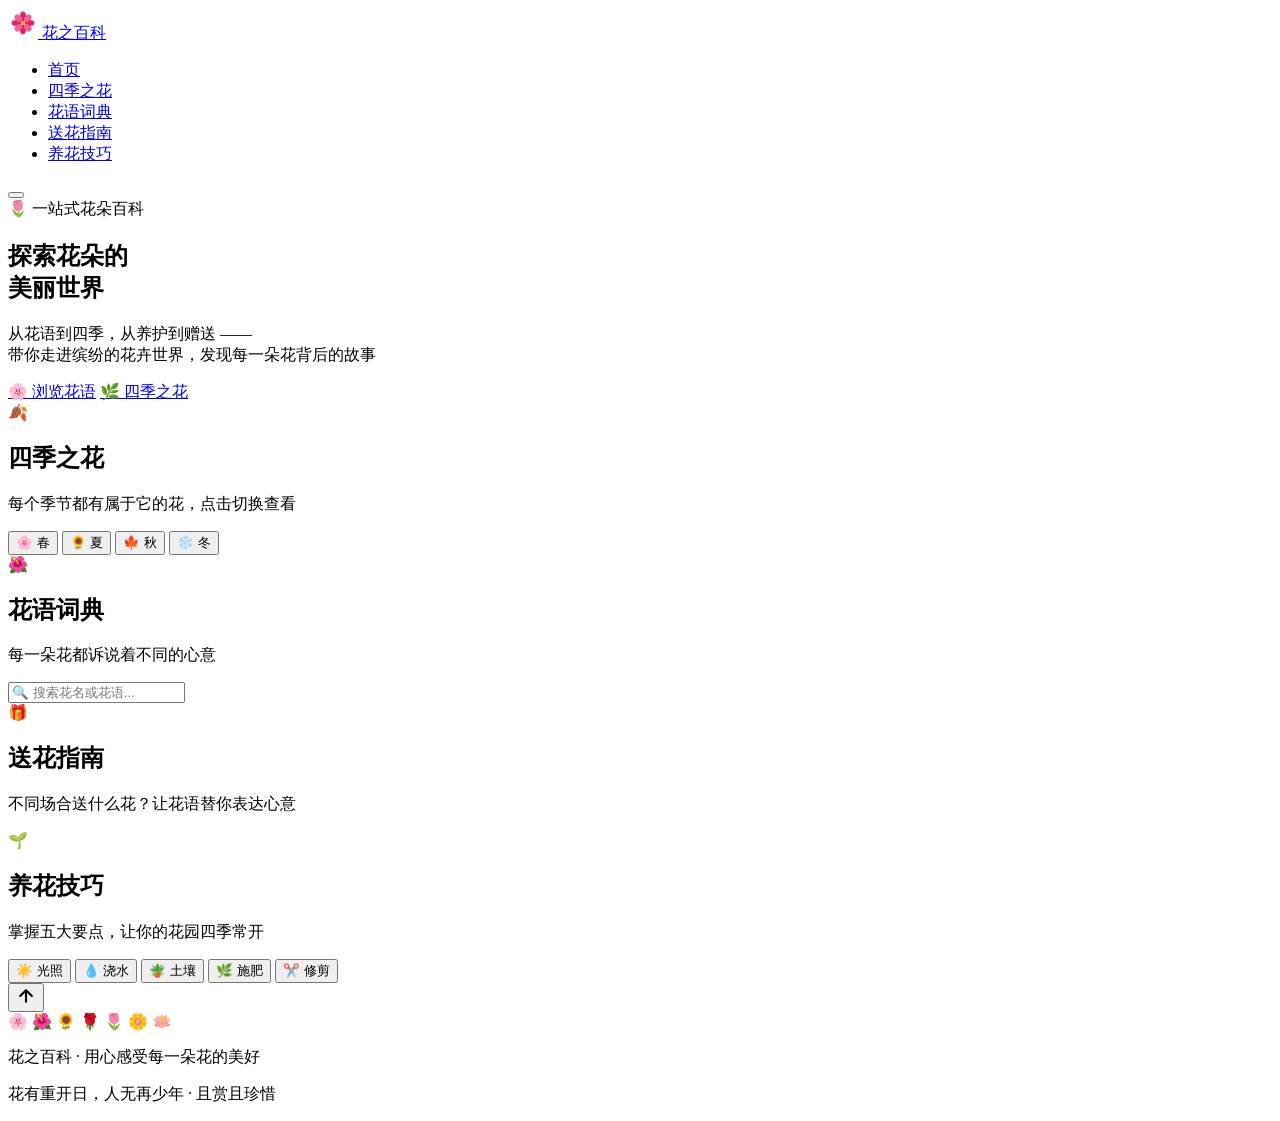
==== commit df1e3174: "Update index.html" ====
--- a/flower-guide/index.html
+++ b/flower-guide/index.html
@@ -8,7 +8,7 @@
   <link rel="preconnect" href="https://fonts.googleapis.com">
   <link rel="preconnect" href="https://fonts.gstatic.com" crossorigin>
   <link href="https://fonts.googleapis.com/css2?family=ZCOOL+XiaoWei&family=Noto+Serif+SC:wght@400;600;700;900&family=Noto+Sans+SC:wght@400;500;700&display=swap" rel="stylesheet">
-  <link rel="stylesheet" href="css/style.css">
+  <link rel="stylesheet" href="/flower-guide/style.css">
   <link rel="icon" href="data:image/svg+xml,<svg xmlns='http://www.w3.org/2000/svg' viewBox='0 0 100 100'><text y='.9em' font-size='90'>🌸</text></svg>">
 </head>
 <body>
@@ -134,7 +134,7 @@
   <p class="footer-sub">花有重开日，人无再少年 · 且赏且珍惜</p>
 </footer>
 
-<script src="js/data.js"></script>
-<script src="js/app.js"></script>
+<script src="/flower-guide/data.js"></script>
+<script src="/flower-guide/app.js"></script>
 </body>
 </html>
